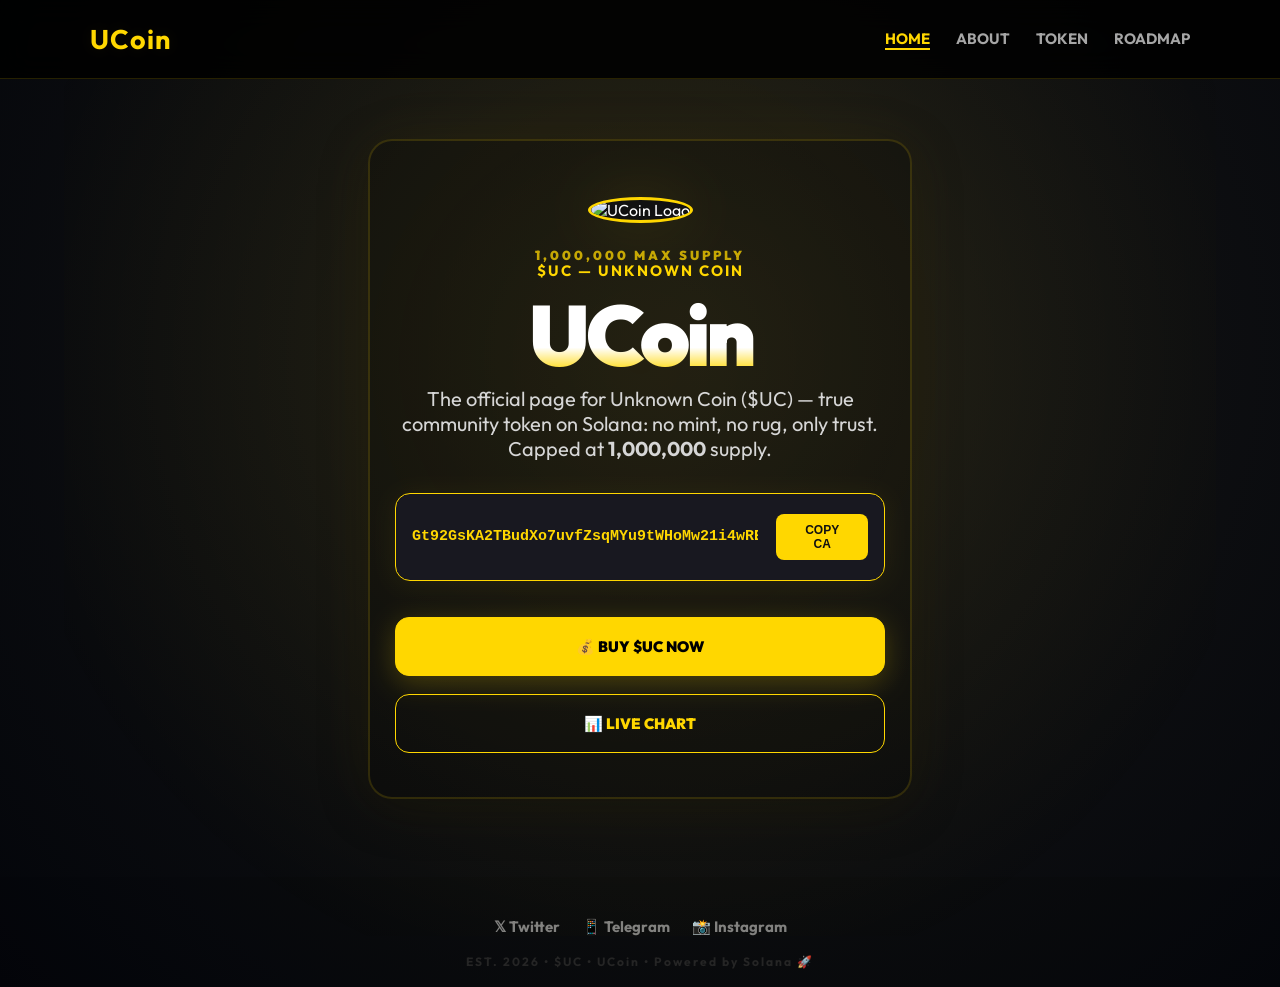
==== index.html @ 08d5c480 "Update index.html" ====
<!DOCTYPE html>
<html lang="en">
<head>
  <meta charset="UTF-8">
  <meta name="viewport" content="width=device-width, initial-scale=1.0">
  <title>UCoin | Unknown Coin ($UC) on Solana</title>
  <meta name="description" content="UCoin ($UC) - Unknown Coin | The true community Solana token. 1,000,000 max supply. No rug-pull, no hidden mint, only scarcity and trust.">
  <meta name="keywords" content="UCoin, Unknown Coin, UC, Solana, Community Token, Crypto, $UC, Token">
  <meta property="og:title" content="UCoin | Unknown Coin ($UC) on Solana">
  <meta property="og:description" content="UCoin ($UC): 1 million capped supply, pure Solana, pure community. Safe, fair-launch, no hidden tricks.">
  <meta property="og:image" content="https://uc-pearl.vercel.app/UCoin.png">
  <meta property="og:url" content="https://github.com/ribmgsm/UC">
  <meta name="twitter:card" content="summary_large_image">
  <meta name="twitter:title" content="UCoin | Unknown Coin ($UC) on Solana">
  <meta name="twitter:description" content="Join Unknown Coin - 1 million supply, fair community launch, built for Solana.">
  <meta name="twitter:image" content="https://uc-pearl.vercel.app/UCoin.png">
  <meta name="theme-color" content="#FFD700">
  <link rel="icon" type="image/png" href="https://uc-pearl.vercel.app/UCoin.png">
  <link href="https://fonts.googleapis.com/css2?family=Outfit:wght@400;700;900&display=swap" rel="stylesheet">
  <style>
    :root {
      --gold: #FFD700;
      --bg: #03050a;
      --card-bg: #181820;
      --text-main: #fff;
      --text-muted: #d6d6d6;
      --border: rgba(255, 215, 0, 0.15);
      --radius: 24px;
      --transition: 0.35s cubic-bezier(.59,-0.02,.57,1.38);
    }
    body {
      background: radial-gradient(circle at 55% 35%, #181818 0%, var(--bg) 100%);
      color: var(--text-main);
      font-family: 'Outfit', sans-serif;
      margin: 0;
      min-height: 100vh;
      display: flex; flex-direction: column;
    }
    nav {
      display: flex;
      justify-content: space-between;
      align-items: center;
      padding: 22px 7vw;
      background: rgba(0,0,0,0.87);
      backdrop-filter: blur(15px);
      border-bottom: 1.5px solid var(--border);
      position: sticky;
      top: 0;
      z-index: 20;
    }
    .nav-logo {
      font-size: 27px; font-weight: bold;
      color: var(--gold);
      text-decoration: none;
      letter-spacing: 1.2px;
      text-shadow: 0 0 15px rgba(255,215,0,0.07);
      transition: text-shadow var(--transition);
    }
    .nav-links {
      display: flex;
      gap: 26px;
    }
    .nav-links a {
      text-decoration: none;
      color: #a6a6a6;
      font-weight: 700;
      font-size: 15px;
      text-transform: uppercase;
      transition: var(--transition);
      border-bottom: 2px solid transparent;
    }
    .nav-links a:hover, .nav-links a.active {
      color: var(--gold);
      border-color: var(--gold);
    }

    .glow {
      position: fixed;
      top: 40%; left: 50%;
      transform: translate(-50%, -50%);
      width: 90vw; height: 90vw;
      background: radial-gradient(circle, rgba(255,215,0,0.09) 0%, transparent 80%);
      z-index: 0;
      pointer-events: none;
    }
    main {
      flex: 1;
      display: flex; flex-direction: column;
      align-items: center; justify-content: flex-start;
      min-height: 76vh;
      padding: 60px 10px 40px 10px;
      position: relative;
      z-index: 1;
    }
    .hero-card {
      max-width: 490px;
      background: rgba(0,0,0,0.18);
      border: 2.3px solid var(--border);
      border-radius: var(--radius);
      padding: 56px 25px 44px 25px;
      margin-bottom: 38px;
      text-align: center;
      box-shadow: 0 10px 50px 0 #0004, 0 1px 65px 0 #FFD70011;
      animation: fadeInUp 0.83s cubic-bezier(.33,.79,.7,.96);
    }
    @keyframes fadeInUp {
      from{opacity: 0; transform: translateY(35px);}
      to {opacity: 1; transform: translateY(0);}
    }
    .logo-img {
      width: 158px; height: 158px;
      border-radius: 50%;
      border: 3.2px solid var(--gold);
      box-shadow: 0 0 60px rgba(255,215,0,0.13);
      margin-bottom: 24px;
      background: #111;
      object-fit: cover;
      transition: border var(--transition), box-shadow var(--transition);
    }
    h1 {
      font-size: clamp(45px, 8vw, 85px);
      margin: 12px 0 13px 0;
      letter-spacing: -4px;
      background: linear-gradient(to bottom, #fff 66%, var(--gold));
      -webkit-background-clip: text;
      -webkit-text-fill-color: transparent;
      font-weight: 900;
      line-height: 0.88;
    }
    .ticker {
      color: var(--gold);
      font-weight: 700;
      font-size: 15px;
      margin-top: -6px; margin-bottom: 18px;
      letter-spacing: 2px;
      text-transform: uppercase;
    }
    .desc {
      color: var(--text-muted);
      font-size: 20px;
      margin: 9px 0 26px 0;
      letter-spacing: 0;
    }
    .supply-tag {
      color: var(--gold);
      font-weight: 900;
      font-size: 13px;
      letter-spacing: 3px;
      text-transform: uppercase;
      margin-bottom: 4px;
      opacity: 0.75;
    }
    .ca-container {
      background: var(--card-bg);
      border: 1.7px solid var(--gold);
      padding: 20px 16px;
      border-radius: 15px;
      margin: 32px auto 30px auto;
      max-width: 480px;
      display: flex;
      align-items: center;
      justify-content: space-between;
      gap: 18px;
      transition: border var(--transition), box-shadow var(--transition);
      box-shadow: 0 3px 27px 0 rgba(255,215,0,0.07);
    }
    .ca-text {
      color: var(--gold);
      font-family: monospace;
      font-size: 15px;
      font-weight: bold;
      overflow-x: auto;
    }
    .copy-btn {
      background: var(--gold);
      color: #111; border: none; outline: none;
      font-weight: 900; font-size: 12px;
      border-radius: 8px;
      padding: 9px 22px;
      cursor: pointer;
      text-transform: uppercase;
      transition: background var(--transition), color var(--transition);
    }
    .copy-btn:active { transform: scale(0.96);}
    .btn-row {
      display: flex; gap: 18px; justify-content: center; flex-wrap: wrap;
      width: 100%; max-width: 520px; margin: 36px auto 0 auto;
    }
    .btn {
      padding: 19px 29px;
      border-radius: 14px;
      text-decoration: none;
      font-weight: 900;
      font-size: 15px;
      transition: var(--transition);
      cursor: pointer;
      border: 1.4px solid rgba(255,255,255,0.10);
      flex: 1;
      min-width: 188px;
      text-align: center;
      outline: none;
      margin-bottom: 0;
      box-shadow: 0 0 0 0 transparent;
    }
    .btn-gold {
      background: var(--gold);
      color: #000;
      box-shadow: 0 7px 28px rgba(255,215,0,0.23);
      border: 1.4px solid var(--gold);
    }
    .btn-gold:hover {
      transform: translateY(-2px);
      box-shadow: 0 13px 35px rgba(255,215,0,0.23);
    }
    .btn-outline {
      background: transparent;
      color: var(--gold);
      border: 1.4px solid var(--gold);
    }
    .btn-outline:hover {
      background: rgba(255,215,0,0.09);
      color: #111;
    }
    .toast {
      position: fixed;
      bottom: 23px;
      left: 50%;
      transform: translateX(-50%);
      background: var(--gold);
      color: #111;
      font-size: 16px;
      padding: 14px 25px;
      border-radius: 8px;
      font-weight: 700;
      z-index: 2000;
      animation: fadeInUp 0.33s ease;
      box-shadow: 0 4px 20px 0 rgba(255,215,0,0.13);
    }
    footer {
      padding: 40px 0 18px;
      background: rgba(0,0,0,0.11);
      text-align: center;
    }
    .f-socials {
      margin-bottom: 18px;
      display: flex; gap: 22px;
      justify-content: center; flex-wrap: wrap;
    }
    .f-socials a {
      color: #818181;
      text-decoration: none;
      font-weight: 700;
      font-size: 15px;
      transition: color var(--transition);
    }
    .f-socials a:hover { color: var(--gold);}
    .copy-text {
      color: #252525;
      font-size: 12px;
      font-weight: 700;
      letter-spacing: 2px;
    }

    @media (max-width: 600px) {
      nav { padding: 14px 5vw;}
      .hero-card { padding: 35px 4vw 24px 4vw; }
      .logo-img { width: 99px; height: 99px;}
      h1 { font-size: 35px;}
      .ticker { font-size: 11px;}
      .desc { font-size: 15px;}
      .supply-tag { font-size: 10px;}
      .btn-row { flex-direction: column; gap: 13px;}
      .btn, .btn-gold, .btn-outline { padding: 13px 10px; min-width: 70px; font-size: 13px;}
      .ca-text { font-size: 12px;}
    }
  </style>
</head>
<body>
  <nav>
    <a href="index.html" class="nav-logo">UCoin</a>
    <div class="nav-links">
      <a href="index.html" class="active">Home</a>
      <a href="about.html">About</a>
      <a href="token.html">Token</a>
      <a href="roadmap.html">Roadmap</a>
    </div>
  </nav>
  <div class="glow"></div>
  <main>
    <div class="hero-card">
      <img src="https://uc-pearl.vercel.app/UCoin.png" alt="UCoin Logo" class="logo-img" />
      <div class="supply-tag">1,000,000 Max Supply</div>
      <div class="ticker">$UC &mdash; Unknown Coin</div>
      <h1>UCoin</h1>
      <div class="desc">
        The official page for Unknown Coin <span class="highlight">($UC)</span> — true community token on Solana: <span class="highlight">no mint, no rug, only trust</span>. Capped at <b>1,000,000</b> supply.
      </div>
      <div class="ca-container">
        <div class="ca-text" id="caValue">Gt92GsKA2TBudXo7uvfZsqMYu9tWHoMw21i4wRE2xszt</div>
        <button type="button" class="copy-btn" onclick="copyCA()" id="copyBtn">COPY CA</button>
      </div>
      <div class="btn-row">
        <a href="https://jup.ag/swap?sell=So11111111111111111111111111111111111111112&buy=Gt92GsKA2TBudXo7uvfZsqMYu9tWHoMw21i4wRE2xszt" class="btn btn-gold" target="_blank">💰 BUY $UC NOW</a>
        <a href="https://photon-sol.tinyastro.io/en/lp/6HPenRbShv4CjSmqqACAakDypYxbCtaf8UckZZ9dghtr" class="btn btn-outline" target="_blank">📊 LIVE CHART</a>
      </div>
    </div>
  </main>
  <footer>
    <div class="f-socials">
      <a href="https://x.com/UCoin_live" target="_blank">𝕏 Twitter</a>
      <a href="https://t.me/UCoin_live" target="_blank">📱 Telegram</a>
      <a href="https://www.instagram.com/UCoin_live" target="_blank">📸 Instagram</a>
      <!-- Aap extra link bhi add kar sakte hain -->
    </div>
    <div class="copy-text">
      EST. 2026 &bull; $UC &bull; UCoin &bull; Powered by Solana 🚀
    </div>
  </footer>
  <script>
    function copyCA() {
      const text = document.getElementById("caValue").innerText.trim();
      const btn = document.getElementById("copyBtn");
      navigator.clipboard.writeText(text).then(() => {
        btn.innerText = "✔ COPIED";
        showToast("Contract Address Copied!");
        setTimeout(() => {
          btn.innerText = "COPY CA";
        }, 1700);
      });
    }
    function showToast(msg) {
      const toast = document.createElement('div');
      toast.className = 'toast';
      toast.innerText = msg;
      document.body.appendChild(toast);
      setTimeout(()=>toast.remove(),1750);
    }
  </script>
</body>
</html>
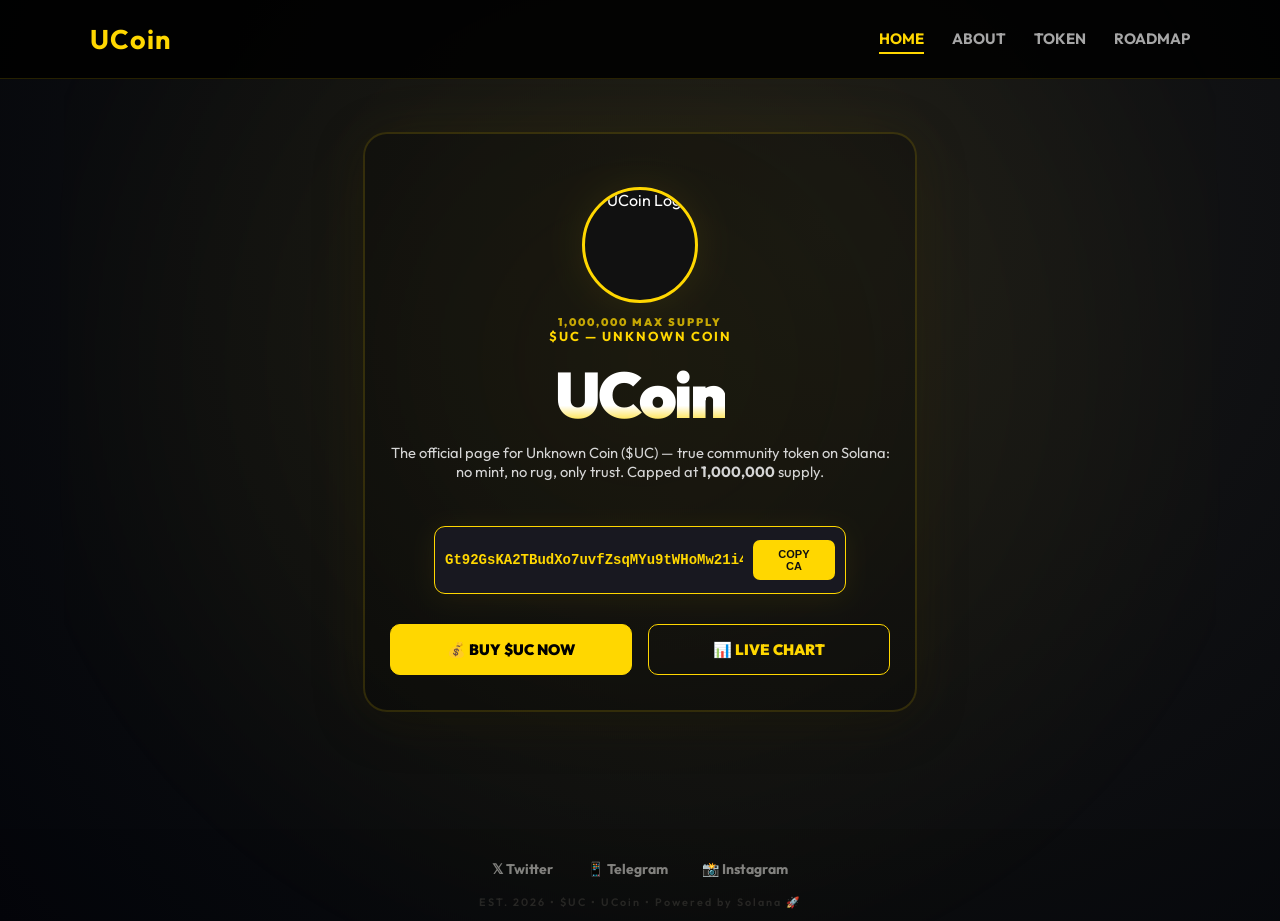
==== commit a5fc2ebc: "Update index.html" ====
--- a/index.html
+++ b/index.html
@@ -4,16 +4,13 @@
   <meta charset="UTF-8">
   <meta name="viewport" content="width=device-width, initial-scale=1.0">
   <title>UCoin | Unknown Coin ($UC) on Solana</title>
-  <meta name="description" content="UCoin ($UC) - Unknown Coin | The true community Solana token. 1,000,000 max supply. No rug-pull, no hidden mint, only scarcity and trust.">
-  <meta name="keywords" content="UCoin, Unknown Coin, UC, Solana, Community Token, Crypto, $UC, Token">
+  <meta name="description" content="UCoin ($UC) - Unknown Coin. True community Solana token. 1,000,000 max supply. No rug-pull, just scarcity & trust.">
+  <meta name="keywords" content="UCoin, Unknown Coin, UC, Solana, Community Token, Crypto, $UC">
   <meta property="og:title" content="UCoin | Unknown Coin ($UC) on Solana">
-  <meta property="og:description" content="UCoin ($UC): 1 million capped supply, pure Solana, pure community. Safe, fair-launch, no hidden tricks.">
+  <meta property="og:description" content="UCoin ($UC): 1M capped supply, pure Solana, true community, no hidden tricks.">
   <meta property="og:image" content="https://uc-pearl.vercel.app/UCoin.png">
   <meta property="og:url" content="https://github.com/ribmgsm/UC">
   <meta name="twitter:card" content="summary_large_image">
-  <meta name="twitter:title" content="UCoin | Unknown Coin ($UC) on Solana">
-  <meta name="twitter:description" content="Join Unknown Coin - 1 million supply, fair community launch, built for Solana.">
-  <meta name="twitter:image" content="https://uc-pearl.vercel.app/UCoin.png">
   <meta name="theme-color" content="#FFD700">
   <link rel="icon" type="image/png" href="https://uc-pearl.vercel.app/UCoin.png">
   <link href="https://fonts.googleapis.com/css2?family=Outfit:wght@400;700;900&display=swap" rel="stylesheet">
@@ -26,12 +23,13 @@
       --text-muted: #d6d6d6;
       --border: rgba(255, 215, 0, 0.15);
       --radius: 24px;
-      --transition: 0.35s cubic-bezier(.59,-0.02,.57,1.38);
-    }
+      --transition: .35s cubic-bezier(.59,-0.02,.57,1.38);
+    }
+    html { scroll-behavior: smooth;}
     body {
-      background: radial-gradient(circle at 55% 35%, #181818 0%, var(--bg) 100%);
+      background: radial-gradient(circle at 65% 24%, #181818 0%, var(--bg) 100%);
       color: var(--text-main);
-      font-family: 'Outfit', sans-serif;
+      font-family: 'Outfit',sans-serif;
       margin: 0;
       min-height: 100vh;
       display: flex; flex-direction: column;
@@ -42,236 +40,212 @@
       align-items: center;
       padding: 22px 7vw;
       background: rgba(0,0,0,0.87);
-      backdrop-filter: blur(15px);
       border-bottom: 1.5px solid var(--border);
-      position: sticky;
-      top: 0;
-      z-index: 20;
+      position: sticky;top: 0;z-index: 20;
     }
     .nav-logo {
-      font-size: 27px; font-weight: bold;
-      color: var(--gold);
-      text-decoration: none;
+      font-size: 27px;font-weight: bold;
+      color: var(--gold);text-decoration: none;
       letter-spacing: 1.2px;
-      text-shadow: 0 0 15px rgba(255,215,0,0.07);
-      transition: text-shadow var(--transition);
     }
     .nav-links {
-      display: flex;
-      gap: 26px;
+      display: flex; gap: 28px;
     }
     .nav-links a {
       text-decoration: none;
       color: #a6a6a6;
-      font-weight: 700;
-      font-size: 15px;
+      font-weight: 700;font-size: 15px;
       text-transform: uppercase;
       transition: var(--transition);
       border-bottom: 2px solid transparent;
+      padding: 4px 0;
     }
     .nav-links a:hover, .nav-links a.active {
       color: var(--gold);
       border-color: var(--gold);
     }
-
     .glow {
       position: fixed;
       top: 40%; left: 50%;
       transform: translate(-50%, -50%);
       width: 90vw; height: 90vw;
-      background: radial-gradient(circle, rgba(255,215,0,0.09) 0%, transparent 80%);
-      z-index: 0;
-      pointer-events: none;
+      background: radial-gradient(circle, rgba(255,215,0,0.07) 0%, transparent 80%);
+      z-index: 0; pointer-events: none;
+      filter: blur(6px);
     }
     main {
-      flex: 1;
-      display: flex; flex-direction: column;
+      flex: 1; display: flex; flex-direction: column;
       align-items: center; justify-content: flex-start;
       min-height: 76vh;
-      padding: 60px 10px 40px 10px;
-      position: relative;
-      z-index: 1;
+      padding: 38px 10px 28px 10px;
+      position: relative; z-index: 1;
     }
     .hero-card {
-      max-width: 490px;
-      background: rgba(0,0,0,0.18);
+      max-width: 500px;
+      background: rgba(0,0,0,0.22);
       border: 2.3px solid var(--border);
       border-radius: var(--radius);
-      padding: 56px 25px 44px 25px;
+      padding: 40px 17px 30px 17px;
       margin-bottom: 38px;
+      margin-top: 15px;
       text-align: center;
       box-shadow: 0 10px 50px 0 #0004, 0 1px 65px 0 #FFD70011;
       animation: fadeInUp 0.83s cubic-bezier(.33,.79,.7,.96);
+      display: flex; flex-direction: column; align-items: center;
     }
     @keyframes fadeInUp {
       from{opacity: 0; transform: translateY(35px);}
       to {opacity: 1; transform: translateY(0);}
     }
     .logo-img {
-      width: 158px; height: 158px;
-      border-radius: 50%;
-      border: 3.2px solid var(--gold);
-      box-shadow: 0 0 60px rgba(255,215,0,0.13);
-      margin-bottom: 24px;
-      background: #111;
-      object-fit: cover;
+      width: 110px; height: 110px;
+      border-radius: 50%; border: 3.2px solid var(--gold);
+      box-shadow: 0 0 40px rgba(255,215,0,0.09);
+      margin-bottom: 12px;
+      background: #111; object-fit: cover;
       transition: border var(--transition), box-shadow var(--transition);
     }
     h1 {
-      font-size: clamp(45px, 8vw, 85px);
-      margin: 12px 0 13px 0;
-      letter-spacing: -4px;
+      font-size: clamp(32px,10vw,64px);
+      margin: 8px 0 7px 0; letter-spacing: -2.5px;
       background: linear-gradient(to bottom, #fff 66%, var(--gold));
-      -webkit-background-clip: text;
-      -webkit-text-fill-color: transparent;
-      font-weight: 900;
-      line-height: 0.88;
+      -webkit-background-clip: text; -webkit-text-fill-color: transparent;
+      font-weight: 900; line-height: 0.98;
     }
     .ticker {
-      color: var(--gold);
-      font-weight: 700;
-      font-size: 15px;
-      margin-top: -6px; margin-bottom: 18px;
-      letter-spacing: 2px;
+      color: var(--gold); font-weight: 700; font-size: 13px;
+      margin-top: -4px;margin-bottom: 12px; letter-spacing: 2px;
       text-transform: uppercase;
     }
     .desc {
       color: var(--text-muted);
-      font-size: 20px;
-      margin: 9px 0 26px 0;
+      font-size: 14.7px;
+      margin: 9px 0 20px 0;
       letter-spacing: 0;
     }
     .supply-tag {
-      color: var(--gold);
-      font-weight: 900;
-      font-size: 13px;
-      letter-spacing: 3px;
-      text-transform: uppercase;
-      margin-bottom: 4px;
+      color: var(--gold); font-weight: 900;
+      font-size: 11px; letter-spacing: 2px;
+      text-transform: uppercase; margin-bottom: 3px;
       opacity: 0.75;
     }
     .ca-container {
       background: var(--card-bg);
       border: 1.7px solid var(--gold);
-      padding: 20px 16px;
-      border-radius: 15px;
-      margin: 32px auto 30px auto;
-      max-width: 480px;
+      padding: 13px 10px;
+      border-radius: 11px;
+      margin: 25px 0 12px 0;
+      width: 100%;
+      max-width: 390px;
       display: flex;
       align-items: center;
-      justify-content: space-between;
-      gap: 18px;
+      gap: 10px;
       transition: border var(--transition), box-shadow var(--transition);
       box-shadow: 0 3px 27px 0 rgba(255,215,0,0.07);
+      overflow-x: auto;
     }
     .ca-text {
       color: var(--gold);
       font-family: monospace;
-      font-size: 15px;
+      font-size: 12px;
       font-weight: bold;
+      white-space: nowrap;
       overflow-x: auto;
+      max-width: 70vw;
     }
     .copy-btn {
       background: var(--gold);
-      color: #111; border: none; outline: none;
-      font-weight: 900; font-size: 12px;
-      border-radius: 8px;
-      padding: 9px 22px;
+      color: #111; border: none;
+      font-weight: 900;font-size: 10px;
+      border-radius: 7px;
+      padding: 7px 18px;
       cursor: pointer;
       text-transform: uppercase;
       transition: background var(--transition), color var(--transition);
+      outline: none;
     }
     .copy-btn:active { transform: scale(0.96);}
     .btn-row {
-      display: flex; gap: 18px; justify-content: center; flex-wrap: wrap;
-      width: 100%; max-width: 520px; margin: 36px auto 0 auto;
+      width: 100%;
+      display: flex; flex-direction: column; gap: 12px; margin-top: 18px;
+      align-items: center; justify-content: center;
     }
     .btn {
-      padding: 19px 29px;
-      border-radius: 14px;
+      padding: 15px 11px;
+      border-radius: 10px;
       text-decoration: none;
-      font-weight: 900;
-      font-size: 15px;
+      font-weight: 900;font-size: 14px;
       transition: var(--transition);
       cursor: pointer;
-      border: 1.4px solid rgba(255,255,255,0.10);
-      flex: 1;
-      min-width: 188px;
-      text-align: center;
-      outline: none;
-      margin-bottom: 0;
-      box-shadow: 0 0 0 0 transparent;
+      border: 1px solid rgba(255,255,255,0.09);
+      width: 100%; min-width: 0;
+      text-align: center; outline: none;
+      margin-bottom: 0; box-shadow: none;
+      display: flex; align-items: center; justify-content: center;
+      gap: 8px;
     }
     .btn-gold {
       background: var(--gold);
       color: #000;
-      box-shadow: 0 7px 28px rgba(255,215,0,0.23);
-      border: 1.4px solid var(--gold);
-    }
-    .btn-gold:hover {
-      transform: translateY(-2px);
-      box-shadow: 0 13px 35px rgba(255,215,0,0.23);
+      border-color: var(--gold);
     }
     .btn-outline {
       background: transparent;
       color: var(--gold);
-      border: 1.4px solid var(--gold);
-    }
-    .btn-outline:hover {
-      background: rgba(255,215,0,0.09);
-      color: #111;
+      border-color: var(--gold);
+    }
+    .btn-gold:hover,.btn-outline:hover {
+      filter: brightness(1.07); box-shadow: 0 3px 10px rgba(255,215,0,0.15);
     }
     .toast {
-      position: fixed;
-      bottom: 23px;
-      left: 50%;
-      transform: translateX(-50%);
-      background: var(--gold);
-      color: #111;
-      font-size: 16px;
-      padding: 14px 25px;
-      border-radius: 8px;
-      font-weight: 700;
+      position: fixed; bottom: 18px;
+      left: 50%; transform: translateX(-50%);
+      background: var(--gold); color: #111;
+      font-size: 14px; padding: 10px 18px;
+      border-radius: 8px; font-weight: 700;
       z-index: 2000;
       animation: fadeInUp 0.33s ease;
-      box-shadow: 0 4px 20px 0 rgba(255,215,0,0.13);
+      box-shadow: 0 3px 20px 0 rgba(255,215,0,0.13);
     }
     footer {
-      padding: 40px 0 18px;
-      background: rgba(0,0,0,0.11);
+      padding: 24px 0 12px;
+      background: rgba(0,0,0,0.10);
       text-align: center;
     }
     .f-socials {
-      margin-bottom: 18px;
-      display: flex; gap: 22px;
-      justify-content: center; flex-wrap: wrap;
+      margin-bottom: 10px;
+      display: flex;gap: 18px;justify-content: center;flex-wrap: wrap;
     }
     .f-socials a {
       color: #818181;
       text-decoration: none;
-      font-weight: 700;
-      font-size: 15px;
+      font-weight: 700;font-size: 14px;
       transition: color var(--transition);
-    }
-    .f-socials a:hover { color: var(--gold);}
+      padding: 7px 8px; border-radius: 6px;
+    }
+    .f-socials a:hover {color: var(--gold);background: #1d1d21;}
     .copy-text {
       color: #252525;
-      font-size: 12px;
-      font-weight: 700;
+      font-size: 10.8px;
+      font-weight: 600;
       letter-spacing: 2px;
     }
-
-    @media (max-width: 600px) {
-      nav { padding: 14px 5vw;}
-      .hero-card { padding: 35px 4vw 24px 4vw; }
-      .logo-img { width: 99px; height: 99px;}
-      h1 { font-size: 35px;}
-      .ticker { font-size: 11px;}
-      .desc { font-size: 15px;}
-      .supply-tag { font-size: 10px;}
-      .btn-row { flex-direction: column; gap: 13px;}
-      .btn, .btn-gold, .btn-outline { padding: 13px 10px; min-width: 70px; font-size: 13px;}
-      .ca-text { font-size: 12px;}
+    @media (min-width: 600px) {
+      .hero-card { padding: 53px 25px 35px 25px;}
+      .btn-row {flex-direction: row; gap: 16px;}
+      .btn {font-size: 15px;padding: 15px 26px;}
+      .ca-text { font-size: 14px;max-width: 310px;}
+      .copy-btn {padding: 8px 21px; font-size: 11px;}
+      .footer {padding: 38px 0 16px;}
+    }
+    @media (max-width: 420px) {
+      .nav-logo {font-size: 19px;}
+      nav {padding: 12px 4vw;}
+      .logo-img {width: 70px;height: 70px;}
+      h1 {font-size: 23px;}
+      .btn {font-size: 11.5px;padding: 11px 4px;}
+      .f-socials {gap: 6px;}
+      .ca-text {font-size: 9px;max-width: 120px;}
     }
   </style>
 </head>
@@ -310,7 +284,6 @@
       <a href="https://x.com/UCoin_live" target="_blank">𝕏 Twitter</a>
       <a href="https://t.me/UCoin_live" target="_blank">📱 Telegram</a>
       <a href="https://www.instagram.com/UCoin_live" target="_blank">📸 Instagram</a>
-      <!-- Aap extra link bhi add kar sakte hain -->
     </div>
     <div class="copy-text">
       EST. 2026 &bull; $UC &bull; UCoin &bull; Powered by Solana 🚀
@@ -323,9 +296,7 @@
       navigator.clipboard.writeText(text).then(() => {
         btn.innerText = "✔ COPIED";
         showToast("Contract Address Copied!");
-        setTimeout(() => {
-          btn.innerText = "COPY CA";
-        }, 1700);
+        setTimeout(() => { btn.innerText = "COPY CA"; }, 1700);
       });
     }
     function showToast(msg) {
@@ -333,7 +304,7 @@
       toast.className = 'toast';
       toast.innerText = msg;
       document.body.appendChild(toast);
-      setTimeout(()=>toast.remove(),1750);
+      setTimeout(()=>toast.remove(),1400);
     }
   </script>
 </body>
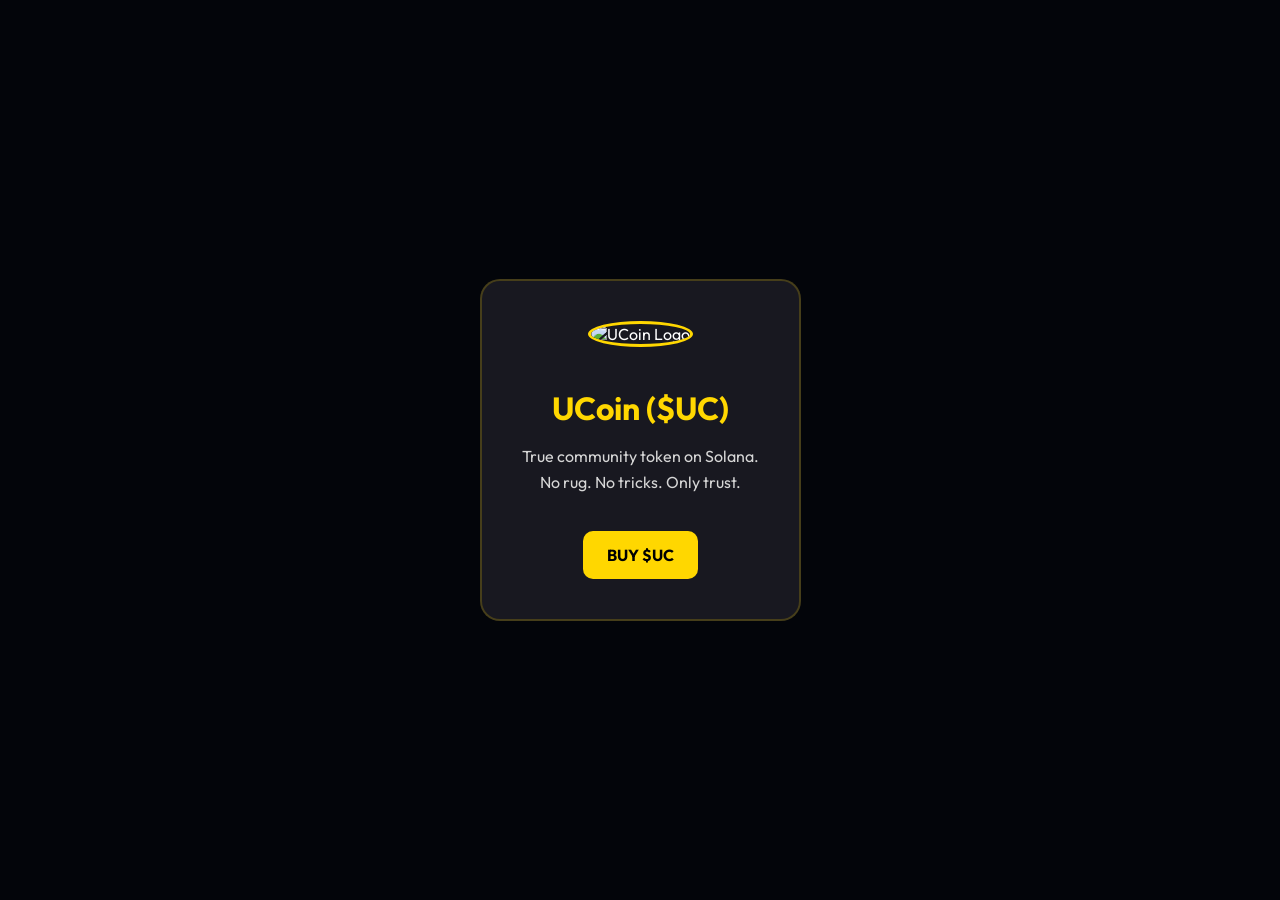
==== commit ffecefa1: "index.html" ====
--- a/index.html
+++ b/index.html
@@ -3,309 +3,116 @@
 <head>
   <meta charset="UTF-8">
   <meta name="viewport" content="width=device-width, initial-scale=1.0">
+
+  <!-- CACHE FIX -->
+  <meta http-equiv="Cache-Control" content="no-cache, no-store, must-revalidate">
+  <meta http-equiv="Pragma" content="no-cache">
+  <meta http-equiv="Expires" content="0">
+
   <title>UCoin | Unknown Coin ($UC) on Solana</title>
+
   <meta name="description" content="UCoin ($UC) - Unknown Coin. True community Solana token. 1,000,000 max supply. No rug-pull, just scarcity & trust.">
+
   <meta name="keywords" content="UCoin, Unknown Coin, UC, Solana, Community Token, Crypto, $UC">
+
   <meta property="og:title" content="UCoin | Unknown Coin ($UC) on Solana">
+
   <meta property="og:description" content="UCoin ($UC): 1M capped supply, pure Solana, true community, no hidden tricks.">
-  <meta property="og:image" content="https://uc-pearl.vercel.app/UCoin.png">
+
+  <!-- VERSIONED IMAGE -->
+  <meta property="og:image" content="https://uc-pearl.vercel.app/UCoin.png?v=2">
+
   <meta property="og:url" content="https://github.com/ribmgsm/UC">
+
   <meta name="twitter:card" content="summary_large_image">
+
   <meta name="theme-color" content="#FFD700">
-  <link rel="icon" type="image/png" href="https://uc-pearl.vercel.app/UCoin.png">
+
+  <!-- VERSIONED FAVICON -->
+  <link rel="icon" type="image/png" href="https://uc-pearl.vercel.app/UCoin.png?v=2">
+
   <link href="https://fonts.googleapis.com/css2?family=Outfit:wght@400;700;900&display=swap" rel="stylesheet">
+
   <style>
-    :root {
-      --gold: #FFD700;
-      --bg: #03050a;
-      --card-bg: #181820;
-      --text-main: #fff;
-      --text-muted: #d6d6d6;
-      --border: rgba(255, 215, 0, 0.15);
-      --radius: 24px;
-      --transition: .35s cubic-bezier(.59,-0.02,.57,1.38);
+    body{
+      background:#03050a;
+      color:white;
+      font-family:'Outfit',sans-serif;
+      display:flex;
+      justify-content:center;
+      align-items:center;
+      min-height:100vh;
+      margin:0;
     }
-    html { scroll-behavior: smooth;}
-    body {
-      background: radial-gradient(circle at 65% 24%, #181818 0%, var(--bg) 100%);
-      color: var(--text-main);
-      font-family: 'Outfit',sans-serif;
-      margin: 0;
-      min-height: 100vh;
-      display: flex; flex-direction: column;
+
+    .card{
+      background:#181820;
+      padding:40px;
+      border-radius:20px;
+      border:2px solid #FFD70033;
+      text-align:center;
+      max-width:420px;
     }
-    nav {
-      display: flex;
-      justify-content: space-between;
-      align-items: center;
-      padding: 22px 7vw;
-      background: rgba(0,0,0,0.87);
-      border-bottom: 1.5px solid var(--border);
-      position: sticky;top: 0;z-index: 20;
+
+    .logo-img{
+      width:120px;
+      height:120px;
+      border-radius:50%;
+      border:3px solid #FFD700;
+      object-fit:cover;
+      margin-bottom:20px;
     }
-    .nav-logo {
-      font-size: 27px;font-weight: bold;
-      color: var(--gold);text-decoration: none;
-      letter-spacing: 1.2px;
+
+    h1{
+      color:#FFD700;
+      margin-bottom:10px;
     }
-    .nav-links {
-      display: flex; gap: 28px;
+
+    p{
+      color:#d6d6d6;
+      line-height:1.6;
     }
-    .nav-links a {
-      text-decoration: none;
-      color: #a6a6a6;
-      font-weight: 700;font-size: 15px;
-      text-transform: uppercase;
-      transition: var(--transition);
-      border-bottom: 2px solid transparent;
-      padding: 4px 0;
-    }
-    .nav-links a:hover, .nav-links a.active {
-      color: var(--gold);
-      border-color: var(--gold);
-    }
-    .glow {
-      position: fixed;
-      top: 40%; left: 50%;
-      transform: translate(-50%, -50%);
-      width: 90vw; height: 90vw;
-      background: radial-gradient(circle, rgba(255,215,0,0.07) 0%, transparent 80%);
-      z-index: 0; pointer-events: none;
-      filter: blur(6px);
-    }
-    main {
-      flex: 1; display: flex; flex-direction: column;
-      align-items: center; justify-content: flex-start;
-      min-height: 76vh;
-      padding: 38px 10px 28px 10px;
-      position: relative; z-index: 1;
-    }
-    .hero-card {
-      max-width: 500px;
-      background: rgba(0,0,0,0.22);
-      border: 2.3px solid var(--border);
-      border-radius: var(--radius);
-      padding: 40px 17px 30px 17px;
-      margin-bottom: 38px;
-      margin-top: 15px;
-      text-align: center;
-      box-shadow: 0 10px 50px 0 #0004, 0 1px 65px 0 #FFD70011;
-      animation: fadeInUp 0.83s cubic-bezier(.33,.79,.7,.96);
-      display: flex; flex-direction: column; align-items: center;
-    }
-    @keyframes fadeInUp {
-      from{opacity: 0; transform: translateY(35px);}
-      to {opacity: 1; transform: translateY(0);}
-    }
-    .logo-img {
-      width: 110px; height: 110px;
-      border-radius: 50%; border: 3.2px solid var(--gold);
-      box-shadow: 0 0 40px rgba(255,215,0,0.09);
-      margin-bottom: 12px;
-      background: #111; object-fit: cover;
-      transition: border var(--transition), box-shadow var(--transition);
-    }
-    h1 {
-      font-size: clamp(32px,10vw,64px);
-      margin: 8px 0 7px 0; letter-spacing: -2.5px;
-      background: linear-gradient(to bottom, #fff 66%, var(--gold));
-      -webkit-background-clip: text; -webkit-text-fill-color: transparent;
-      font-weight: 900; line-height: 0.98;
-    }
-    .ticker {
-      color: var(--gold); font-weight: 700; font-size: 13px;
-      margin-top: -4px;margin-bottom: 12px; letter-spacing: 2px;
-      text-transform: uppercase;
-    }
-    .desc {
-      color: var(--text-muted);
-      font-size: 14.7px;
-      margin: 9px 0 20px 0;
-      letter-spacing: 0;
-    }
-    .supply-tag {
-      color: var(--gold); font-weight: 900;
-      font-size: 11px; letter-spacing: 2px;
-      text-transform: uppercase; margin-bottom: 3px;
-      opacity: 0.75;
-    }
-    .ca-container {
-      background: var(--card-bg);
-      border: 1.7px solid var(--gold);
-      padding: 13px 10px;
-      border-radius: 11px;
-      margin: 25px 0 12px 0;
-      width: 100%;
-      max-width: 390px;
-      display: flex;
-      align-items: center;
-      gap: 10px;
-      transition: border var(--transition), box-shadow var(--transition);
-      box-shadow: 0 3px 27px 0 rgba(255,215,0,0.07);
-      overflow-x: auto;
-    }
-    .ca-text {
-      color: var(--gold);
-      font-family: monospace;
-      font-size: 12px;
-      font-weight: bold;
-      white-space: nowrap;
-      overflow-x: auto;
-      max-width: 70vw;
-    }
-    .copy-btn {
-      background: var(--gold);
-      color: #111; border: none;
-      font-weight: 900;font-size: 10px;
-      border-radius: 7px;
-      padding: 7px 18px;
-      cursor: pointer;
-      text-transform: uppercase;
-      transition: background var(--transition), color var(--transition);
-      outline: none;
-    }
-    .copy-btn:active { transform: scale(0.96);}
-    .btn-row {
-      width: 100%;
-      display: flex; flex-direction: column; gap: 12px; margin-top: 18px;
-      align-items: center; justify-content: center;
-    }
-    .btn {
-      padding: 15px 11px;
-      border-radius: 10px;
-      text-decoration: none;
-      font-weight: 900;font-size: 14px;
-      transition: var(--transition);
-      cursor: pointer;
-      border: 1px solid rgba(255,255,255,0.09);
-      width: 100%; min-width: 0;
-      text-align: center; outline: none;
-      margin-bottom: 0; box-shadow: none;
-      display: flex; align-items: center; justify-content: center;
-      gap: 8px;
-    }
-    .btn-gold {
-      background: var(--gold);
-      color: #000;
-      border-color: var(--gold);
-    }
-    .btn-outline {
-      background: transparent;
-      color: var(--gold);
-      border-color: var(--gold);
-    }
-    .btn-gold:hover,.btn-outline:hover {
-      filter: brightness(1.07); box-shadow: 0 3px 10px rgba(255,215,0,0.15);
-    }
-    .toast {
-      position: fixed; bottom: 18px;
-      left: 50%; transform: translateX(-50%);
-      background: var(--gold); color: #111;
-      font-size: 14px; padding: 10px 18px;
-      border-radius: 8px; font-weight: 700;
-      z-index: 2000;
-      animation: fadeInUp 0.33s ease;
-      box-shadow: 0 3px 20px 0 rgba(255,215,0,0.13);
-    }
-    footer {
-      padding: 24px 0 12px;
-      background: rgba(0,0,0,0.10);
-      text-align: center;
-    }
-    .f-socials {
-      margin-bottom: 10px;
-      display: flex;gap: 18px;justify-content: center;flex-wrap: wrap;
-    }
-    .f-socials a {
-      color: #818181;
-      text-decoration: none;
-      font-weight: 700;font-size: 14px;
-      transition: color var(--transition);
-      padding: 7px 8px; border-radius: 6px;
-    }
-    .f-socials a:hover {color: var(--gold);background: #1d1d21;}
-    .copy-text {
-      color: #252525;
-      font-size: 10.8px;
-      font-weight: 600;
-      letter-spacing: 2px;
-    }
-    @media (min-width: 600px) {
-      .hero-card { padding: 53px 25px 35px 25px;}
-      .btn-row {flex-direction: row; gap: 16px;}
-      .btn {font-size: 15px;padding: 15px 26px;}
-      .ca-text { font-size: 14px;max-width: 310px;}
-      .copy-btn {padding: 8px 21px; font-size: 11px;}
-      .footer {padding: 38px 0 16px;}
-    }
-    @media (max-width: 420px) {
-      .nav-logo {font-size: 19px;}
-      nav {padding: 12px 4vw;}
-      .logo-img {width: 70px;height: 70px;}
-      h1 {font-size: 23px;}
-      .btn {font-size: 11.5px;padding: 11px 4px;}
-      .f-socials {gap: 6px;}
-      .ca-text {font-size: 9px;max-width: 120px;}
+
+    .btn{
+      display:inline-block;
+      margin-top:20px;
+      padding:14px 24px;
+      background:#FFD700;
+      color:black;
+      text-decoration:none;
+      border-radius:10px;
+      font-weight:700;
     }
   </style>
 </head>
+
 <body>
-  <nav>
-    <a href="index.html" class="nav-logo">UCoin</a>
-    <div class="nav-links">
-      <a href="index.html" class="active">Home</a>
-      <a href="about.html">About</a>
-      <a href="token.html">Token</a>
-      <a href="roadmap.html">Roadmap</a>
-    </div>
-  </nav>
-  <div class="glow"></div>
-  <main>
-    <div class="hero-card">
-      <img src="https://uc-pearl.vercel.app/UCoin.png" alt="UCoin Logo" class="logo-img" />
-      <div class="supply-tag">1,000,000 Max Supply</div>
-      <div class="ticker">$UC &mdash; Unknown Coin</div>
-      <h1>UCoin</h1>
-      <div class="desc">
-        The official page for Unknown Coin <span class="highlight">($UC)</span> — true community token on Solana: <span class="highlight">no mint, no rug, only trust</span>. Capped at <b>1,000,000</b> supply.
-      </div>
-      <div class="ca-container">
-        <div class="ca-text" id="caValue">Gt92GsKA2TBudXo7uvfZsqMYu9tWHoMw21i4wRE2xszt</div>
-        <button type="button" class="copy-btn" onclick="copyCA()" id="copyBtn">COPY CA</button>
-      </div>
-      <div class="btn-row">
-        <a href="https://jup.ag/swap?sell=So11111111111111111111111111111111111111112&buy=Gt92GsKA2TBudXo7uvfZsqMYu9tWHoMw21i4wRE2xszt" class="btn btn-gold" target="_blank">💰 BUY $UC NOW</a>
-        <a href="https://photon-sol.tinyastro.io/en/lp/6HPenRbShv4CjSmqqACAakDypYxbCtaf8UckZZ9dghtr" class="btn btn-outline" target="_blank">📊 LIVE CHART</a>
-      </div>
-    </div>
-  </main>
-  <footer>
-    <div class="f-socials">
-      <a href="https://x.com/UCoin_live" target="_blank">𝕏 Twitter</a>
-      <a href="https://t.me/UCoin_live" target="_blank">📱 Telegram</a>
-      <a href="https://www.instagram.com/UCoin_live" target="_blank">📸 Instagram</a>
-    </div>
-    <div class="copy-text">
-      EST. 2026 &bull; $UC &bull; UCoin &bull; Powered by Solana 🚀
-    </div>
-  </footer>
-  <script>
-    function copyCA() {
-      const text = document.getElementById("caValue").innerText.trim();
-      const btn = document.getElementById("copyBtn");
-      navigator.clipboard.writeText(text).then(() => {
-        btn.innerText = "✔ COPIED";
-        showToast("Contract Address Copied!");
-        setTimeout(() => { btn.innerText = "COPY CA"; }, 1700);
-      });
-    }
-    function showToast(msg) {
-      const toast = document.createElement('div');
-      toast.className = 'toast';
-      toast.innerText = msg;
-      document.body.appendChild(toast);
-      setTimeout(()=>toast.remove(),1400);
-    }
-  </script>
+
+  <div class="card">
+
+    <!-- VERSIONED IMAGE -->
+    <img 
+      src="https://uc-pearl.vercel.app/UCoin.png?v=2"
+      alt="UCoin Logo"
+      class="logo-img"
+    >
+
+    <h1>UCoin ($UC)</h1>
+
+    <p>
+      True community token on Solana.<br>
+      No rug. No tricks. Only trust.
+    </p>
+
+    <a 
+      href="https://jup.ag/swap?sell=So11111111111111111111111111111111111111112&buy=Gt92GsKA2TBudXo7uvfZsqMYu9tWHoMw21i4wRE2xszt"
+      target="_blank"
+      class="btn"
+    >
+      BUY $UC
+    </a>
+
+  </div>
+
 </body>
 </html>
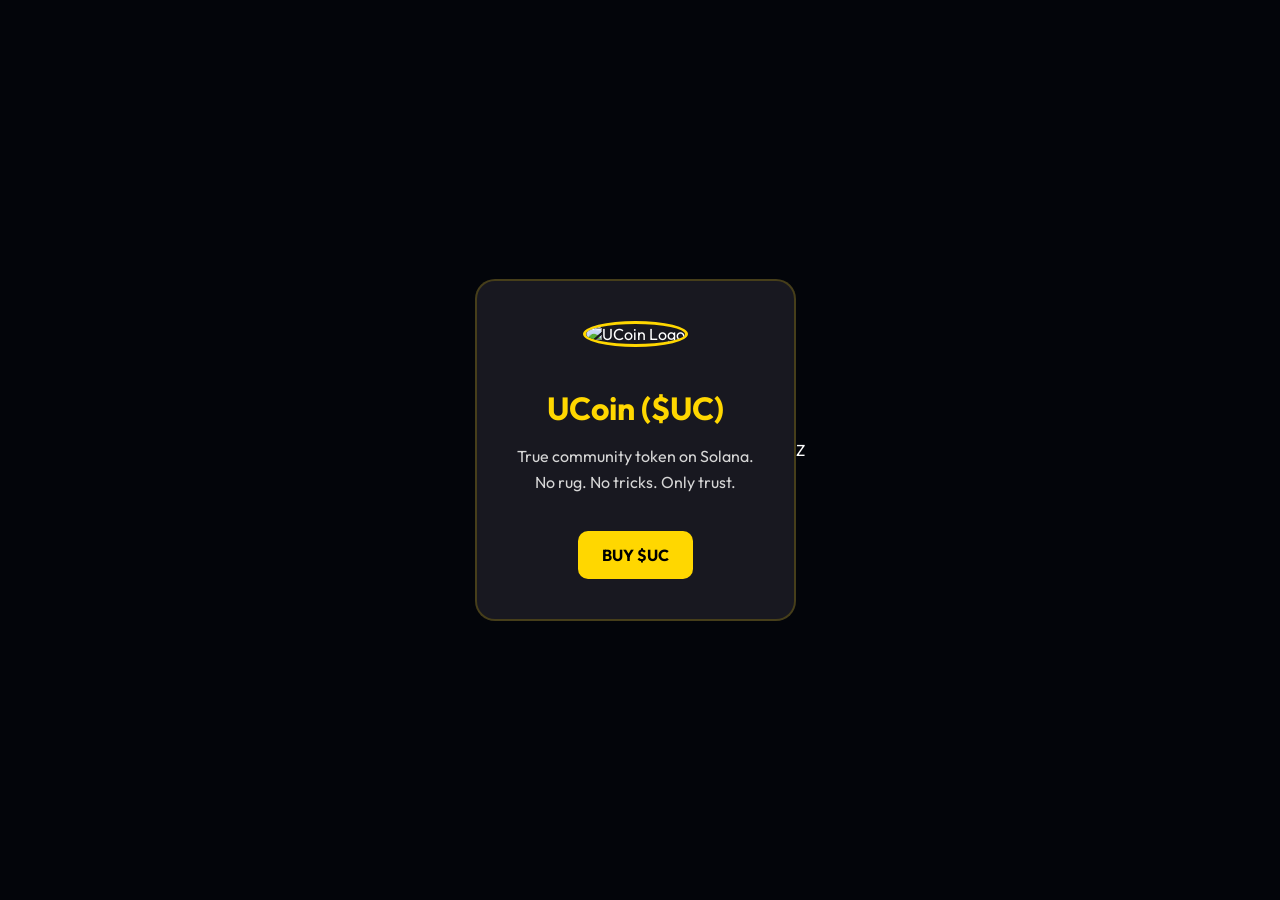
==== commit e6fdf4af: "index.html" ====
--- a/index.html
+++ b/index.html
@@ -115,4 +115,4 @@
   </div>
 
 </body>
-</html>+</html>Z
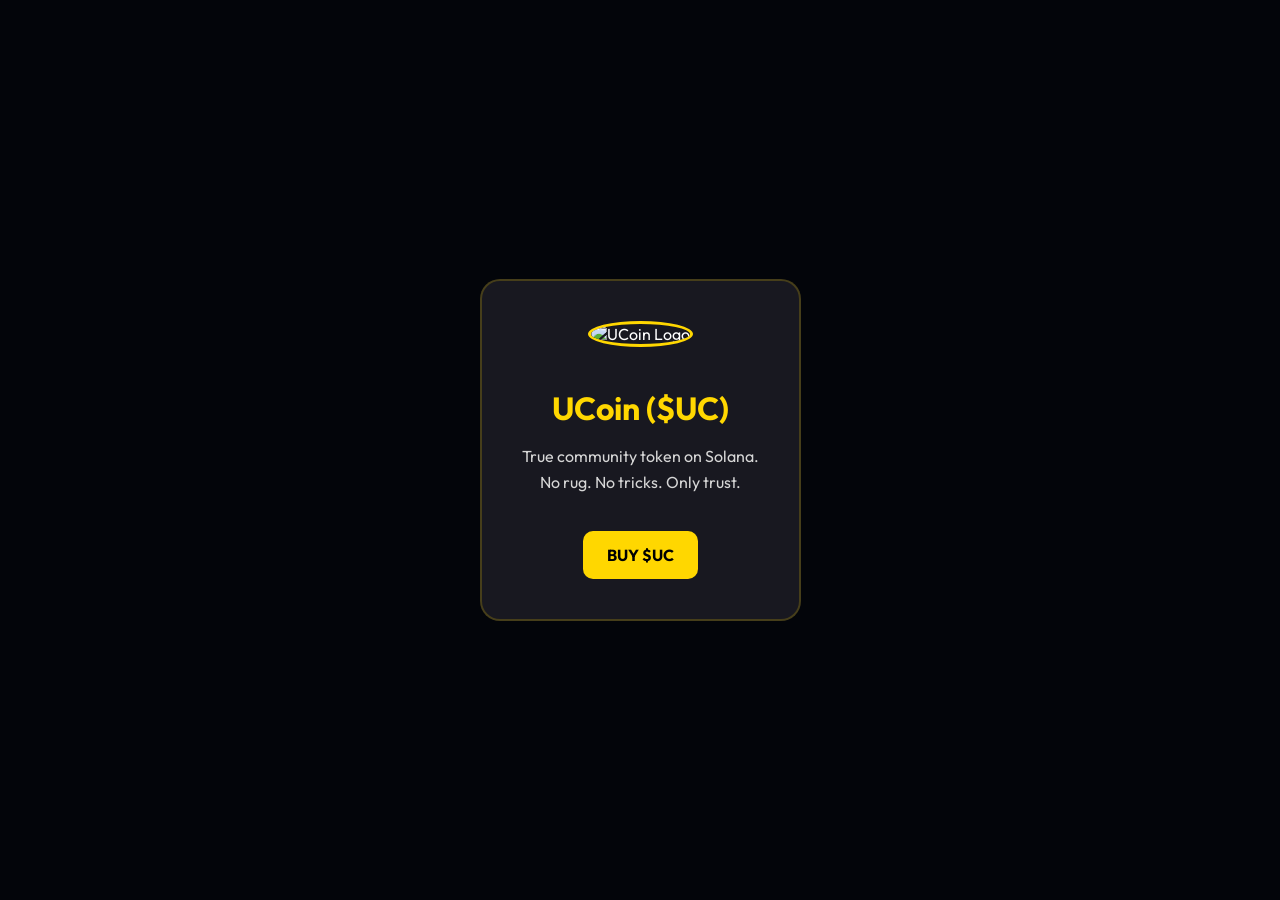
==== commit 99a9155b: "index.html" ====
--- a/index.html
+++ b/index.html
@@ -115,4 +115,4 @@
   </div>
 
 </body>
-</html>Z+</html>
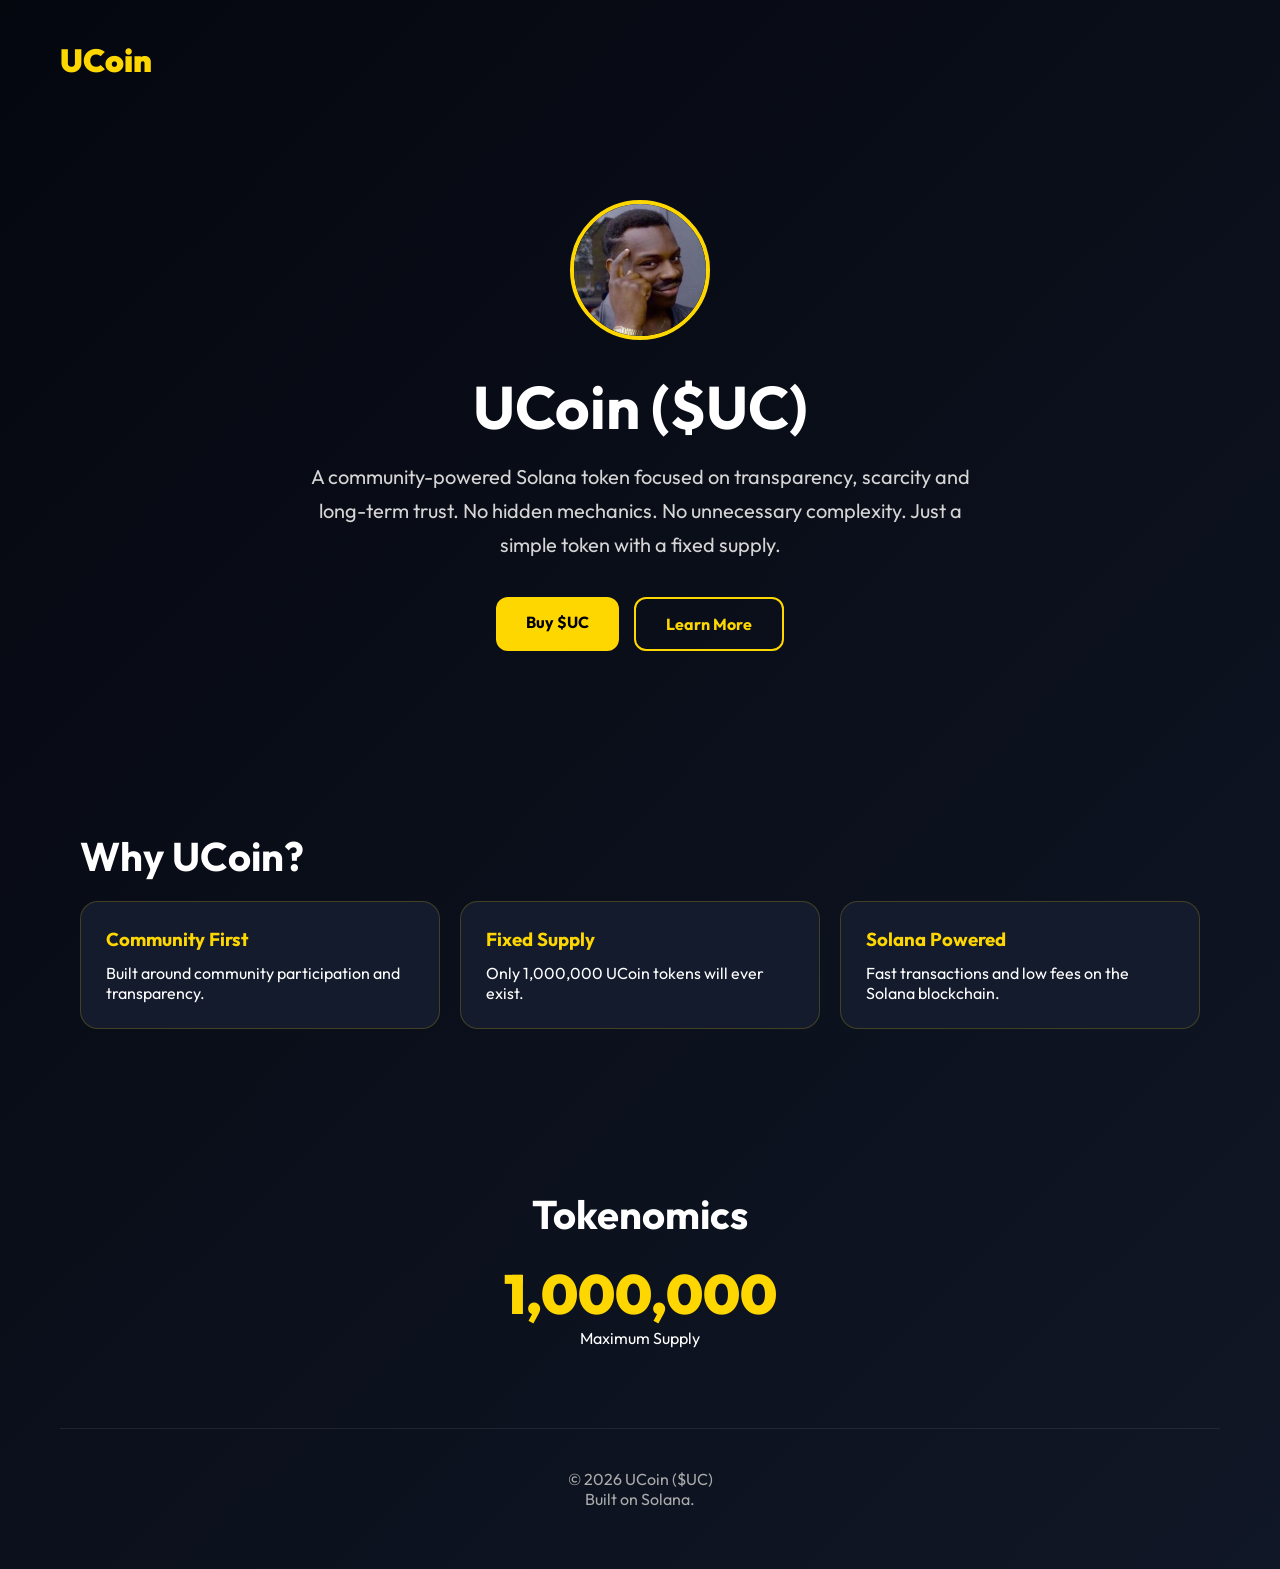
==== commit 51d32925: "index.html" ====
--- a/index.html
+++ b/index.html
@@ -1,118 +1,161 @@
-<!DOCTYPE html>
-<html lang="en">
+<!DOCTYPE html><html lang="en">
 <head>
-  <meta charset="UTF-8">
-  <meta name="viewport" content="width=device-width, initial-scale=1.0">
+<meta charset="UTF-8">
+<meta name="viewport" content="width=device-width, initial-scale=1.0"><title>UCoin ($UC) | Community Powered Solana Token</title><meta name="description" content="UCoin ($UC) is a community-powered token on Solana with a fixed supply of 1,000,000 tokens. Built on transparency, simplicity and trust."><meta name="theme-color" content="#FFD700"><link href="https://fonts.googleapis.com/css2?family=Outfit:wght@300;400;600;700;900&display=swap" rel="stylesheet"><style>
+*{
+margin:0;
+padding:0;
+box-sizing:border-box;
+font-family:'Outfit',sans-serif;
+}
 
-  <!-- CACHE FIX -->
-  <meta http-equiv="Cache-Control" content="no-cache, no-store, must-revalidate">
-  <meta http-equiv="Pragma" content="no-cache">
-  <meta http-equiv="Expires" content="0">
+body{
+background:linear-gradient(135deg,#05070f,#101726);
+color:white;
+overflow-x:hidden;
+}
 
-  <title>UCoin | Unknown Coin ($UC) on Solana</title>
+.container{
+max-width:1200px;
+margin:auto;
+padding:20px;
+}
 
-  <meta name="description" content="UCoin ($UC) - Unknown Coin. True community Solana token. 1,000,000 max supply. No rug-pull, just scarcity & trust.">
+header{
+display:flex;
+justify-content:space-between;
+align-items:center;
+padding:20px 0;
+}
 
-  <meta name="keywords" content="UCoin, Unknown Coin, UC, Solana, Community Token, Crypto, $UC">
+.logo{
+font-size:32px;
+font-weight:900;
+color:#FFD700;
+}
 
-  <meta property="og:title" content="UCoin | Unknown Coin ($UC) on Solana">
+.hero{
+text-align:center;
+padding:100px 20px;
+}
 
-  <meta property="og:description" content="UCoin ($UC): 1M capped supply, pure Solana, true community, no hidden tricks.">
+.hero img{
+width:140px;
+height:140px;
+border-radius:50%;
+border:4px solid #FFD700;
+margin-bottom:25px;
+}
 
-  <!-- VERSIONED IMAGE -->
-  <meta property="og:image" content="https://uc-pearl.vercel.app/UCoin.png?v=2">
+.hero h1{
+font-size:60px;
+margin-bottom:15px;
+}
 
-  <meta property="og:url" content="https://github.com/ribmgsm/UC">
+.hero p{
+font-size:20px;
+color:#d5d5d5;
+max-width:700px;
+margin:auto;
+line-height:1.7;
+}
 
-  <meta name="twitter:card" content="summary_large_image">
+.buttons{
+margin-top:35px;
+display:flex;
+justify-content:center;
+gap:15px;
+flex-wrap:wrap;
+}
 
-  <meta name="theme-color" content="#FFD700">
+.btn{
+padding:15px 30px;
+border-radius:12px;
+text-decoration:none;
+font-weight:700;
+}
 
-  <!-- VERSIONED FAVICON -->
-  <link rel="icon" type="image/png" href="https://uc-pearl.vercel.app/UCoin.png?v=2">
+.buy{
+background:#FFD700;
+color:black;
+}
 
-  <link href="https://fonts.googleapis.com/css2?family=Outfit:wght@400;700;900&display=swap" rel="stylesheet">
+.secondary{
+border:2px solid #FFD700;
+color:#FFD700;
+}
 
-  <style>
-    body{
-      background:#03050a;
-      color:white;
-      font-family:'Outfit',sans-serif;
-      display:flex;
-      justify-content:center;
-      align-items:center;
-      min-height:100vh;
-      margin:0;
-    }
+.section{
+padding:80px 20px;
+}
 
-    .card{
-      background:#181820;
-      padding:40px;
-      border-radius:20px;
-      border:2px solid #FFD70033;
-      text-align:center;
-      max-width:420px;
-    }
+.card-grid{
+display:grid;
+grid-template-columns:repeat(auto-fit,minmax(250px,1fr));
+gap:20px;
+}
 
-    .logo-img{
-      width:120px;
-      height:120px;
-      border-radius:50%;
-      border:3px solid #FFD700;
-      object-fit:cover;
-      margin-bottom:20px;
-    }
+.card{
+background:#141b2d;
+padding:25px;
+border-radius:18px;
+border:1px solid rgba(255,215,0,.2);
+}
 
-    h1{
-      color:#FFD700;
-      margin-bottom:10px;
-    }
+.card h3{
+margin-bottom:12px;
+color:#FFD700;
+}
 
-    p{
-      color:#d6d6d6;
-      line-height:1.6;
-    }
+.tokenomics{
+text-align:center;
+}
 
-    .btn{
-      display:inline-block;
-      margin-top:20px;
-      padding:14px 24px;
-      background:#FFD700;
-      color:black;
-      text-decoration:none;
-      border-radius:10px;
-      font-weight:700;
-    }
-  </style>
-</head>
+.tokenomics h2,
+.about h2{
+margin-bottom:20px;
+font-size:40px;
+}
 
-<body>
+.supply{
+font-size:55px;
+font-weight:900;
+color:#FFD700;
+}
 
-  <div class="card">
+footer{
+padding:40px;
+text-align:center;
+color:#aaa;
+border-top:1px solid rgba(255,255,255,.08);
+}
 
-    <!-- VERSIONED IMAGE -->
-    <img 
-      src="https://uc-pearl.vercel.app/UCoin.png?v=2"
-      alt="UCoin Logo"
-      class="logo-img"
-    >
+@media(max-width:768px){
+.hero h1{
+font-size:42px;
+}
+}
+</style></head><body><div class="container"><header>
+<div class="logo">UCoin</div>
+</header><section class="hero"><img src="UCoin.png" alt="UCoin"><h1>UCoin ($UC)</h1><p>
+A community-powered Solana token focused on transparency,
+scarcity and long-term trust.
+No hidden mechanics. No unnecessary complexity.
+Just a simple token with a fixed supply.
+</p><div class="buttons">
+<a class="btn buy" href="https://jup.ag" target="_blank">Buy $UC</a>
+<a class="btn secondary" href="about.html">Learn More</a>
+</div></section><section class="section about"><h2>Why UCoin?</h2><div class="card-grid"><div class="card">
+<h3>Community First</h3>
+<p>Built around community participation and transparency.</p>
+</div><div class="card">
+<h3>Fixed Supply</h3>
+<p>Only 1,000,000 UCoin tokens will ever exist.</p>
+</div><div class="card">
+<h3>Solana Powered</h3>
+<p>Fast transactions and low fees on the Solana blockchain.</p>
+</div></div></section><section class="section tokenomics"><h2>Tokenomics</h2><div class="supply">1,000,000</div><p>Maximum Supply</p></section><footer>© 2026 UCoin ($UC)<br>
+Built on Solana.
 
-    <h1>UCoin ($UC)</h1>
-
-    <p>
-      True community token on Solana.<br>
-      No rug. No tricks. Only trust.
-    </p>
-
-    <a 
-      href="https://jup.ag/swap?sell=So11111111111111111111111111111111111111112&buy=Gt92GsKA2TBudXo7uvfZsqMYu9tWHoMw21i4wRE2xszt"
-      target="_blank"
-      class="btn"
-    >
-      BUY $UC
-    </a>
-
-  </div>
-
-</body>
+</footer></div></body>
 </html>
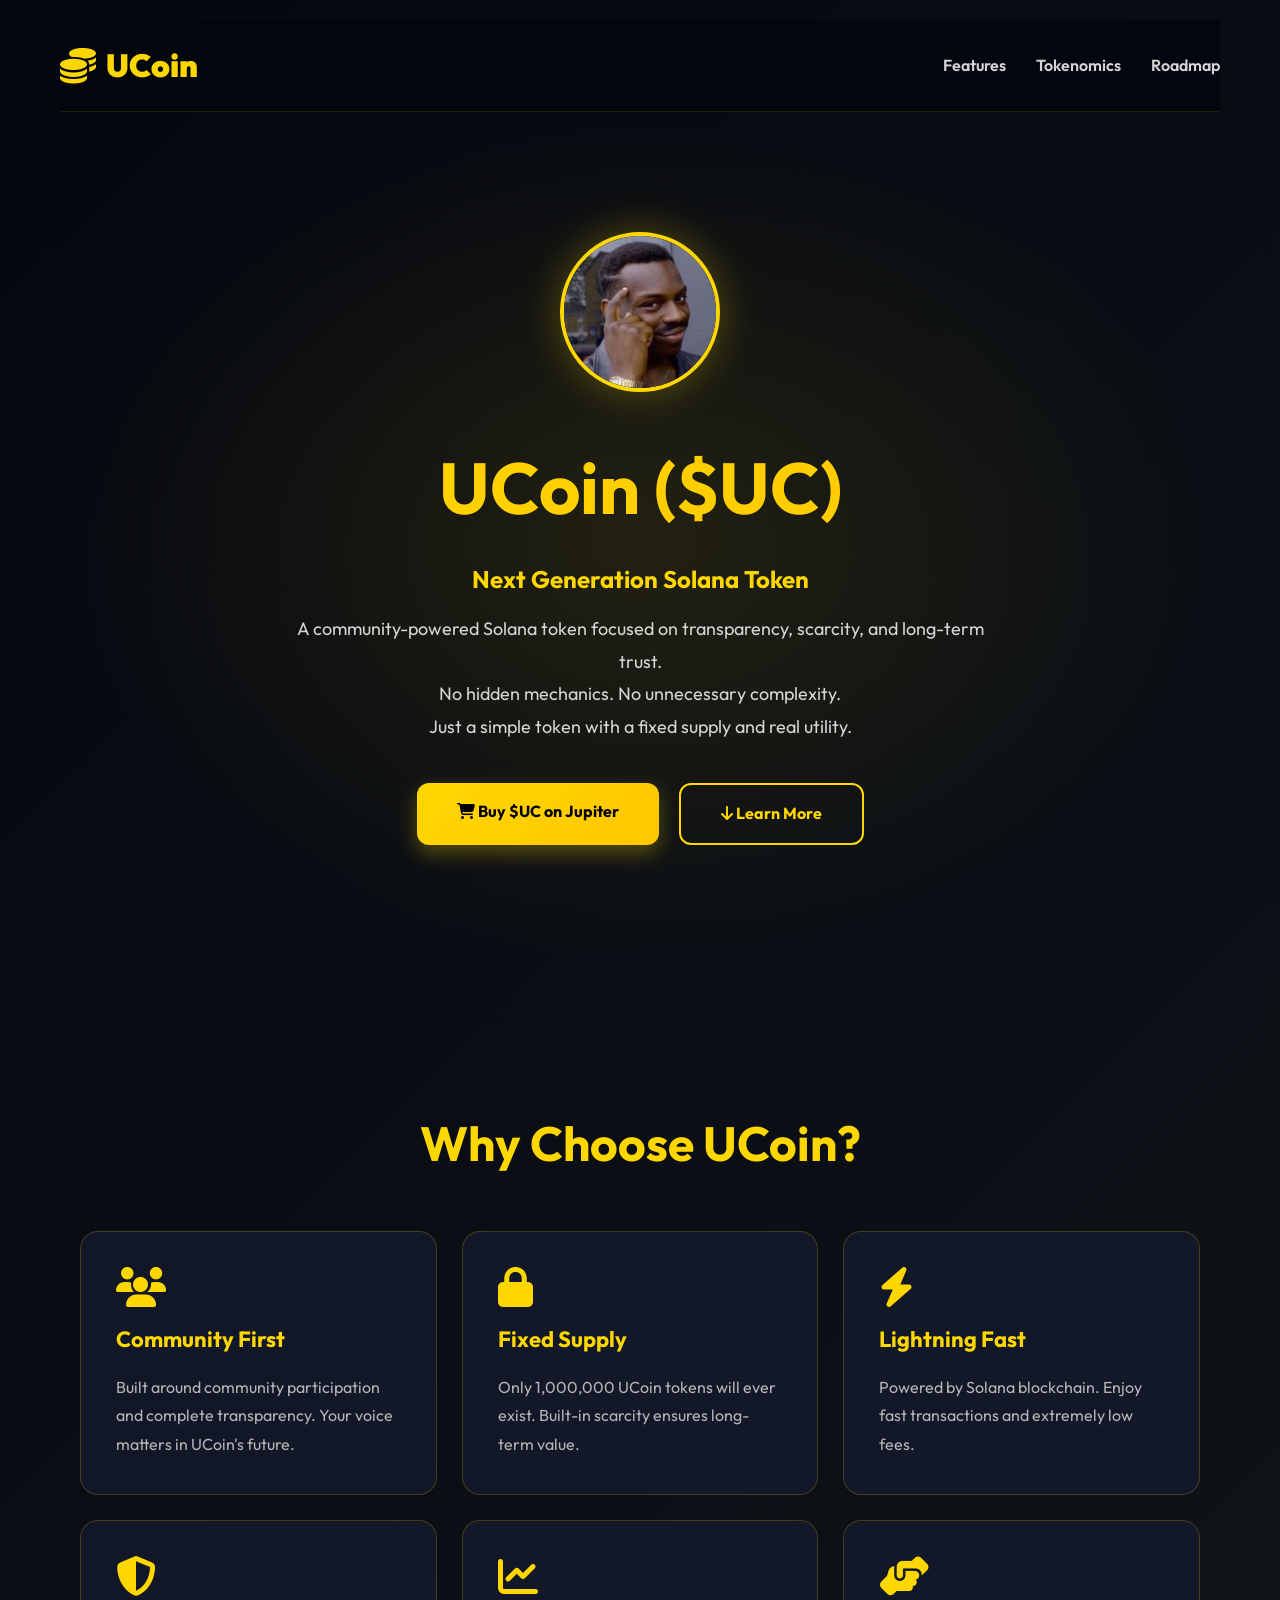
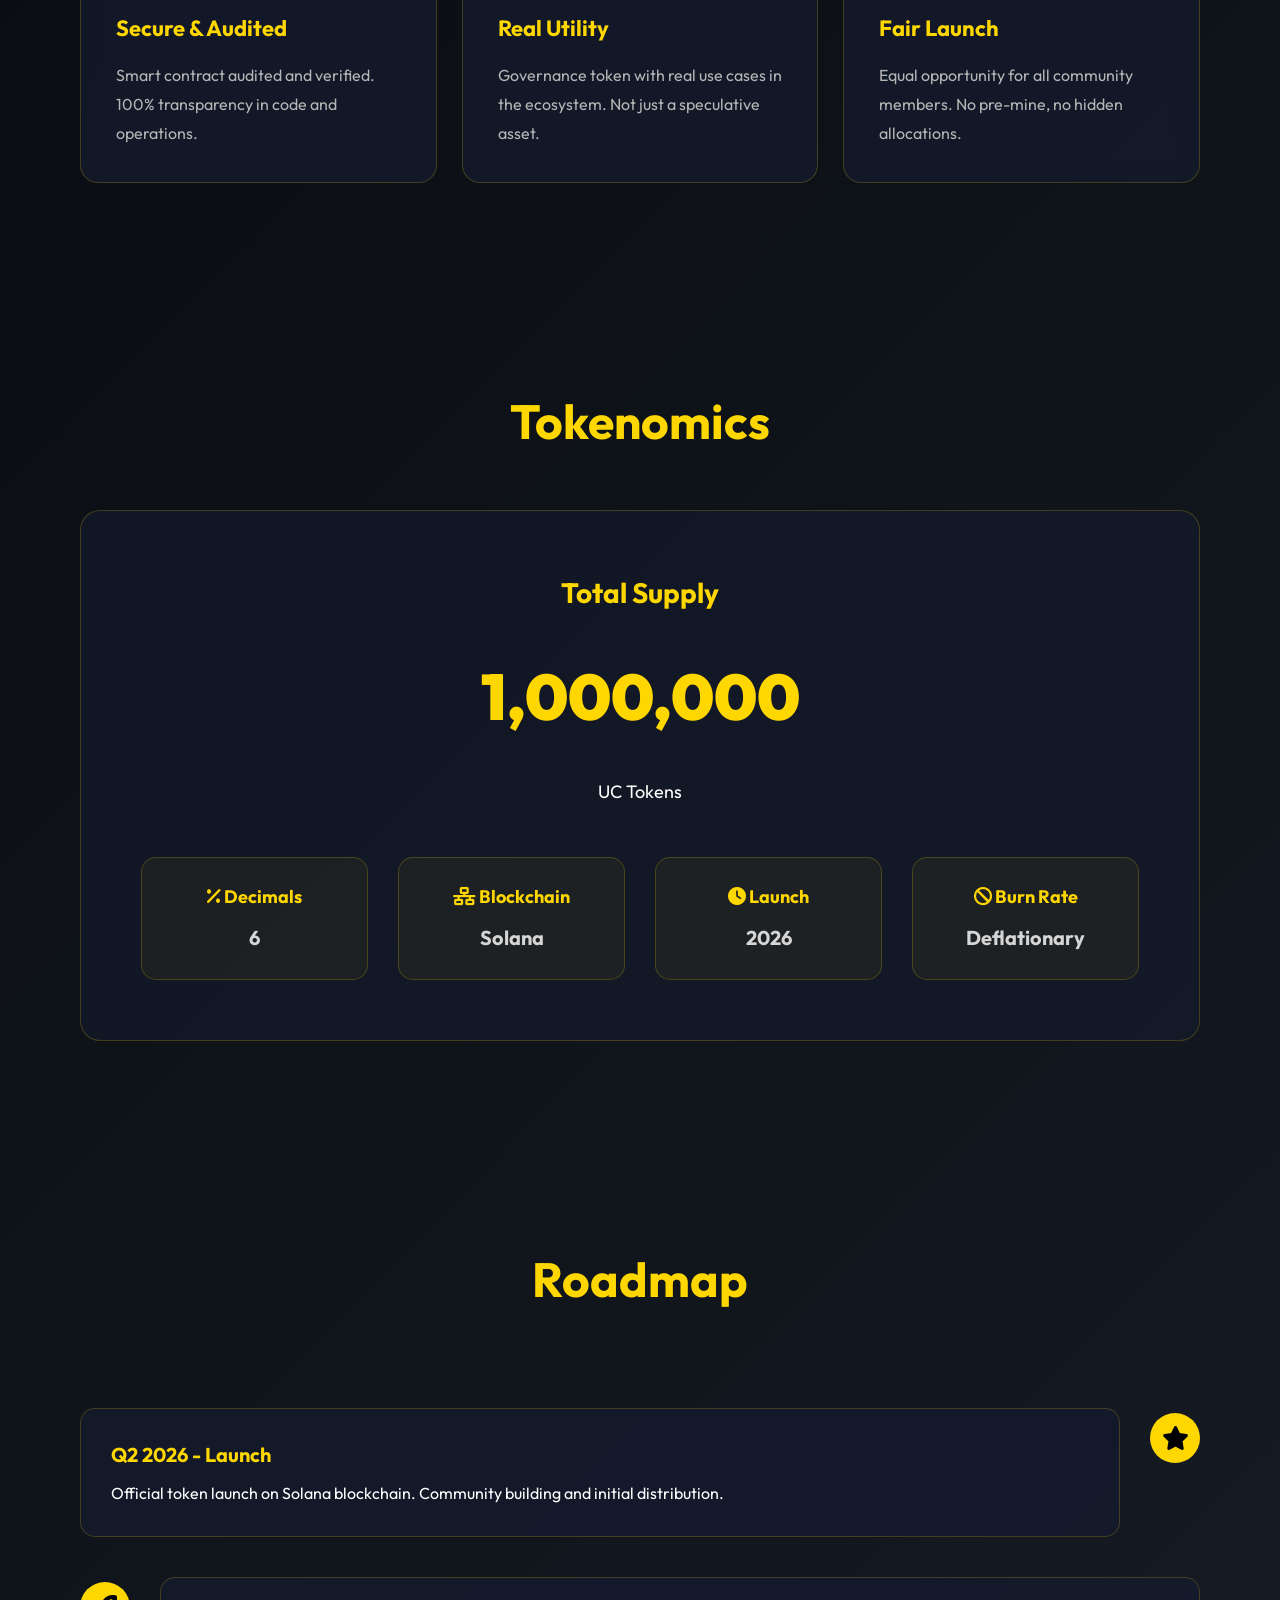
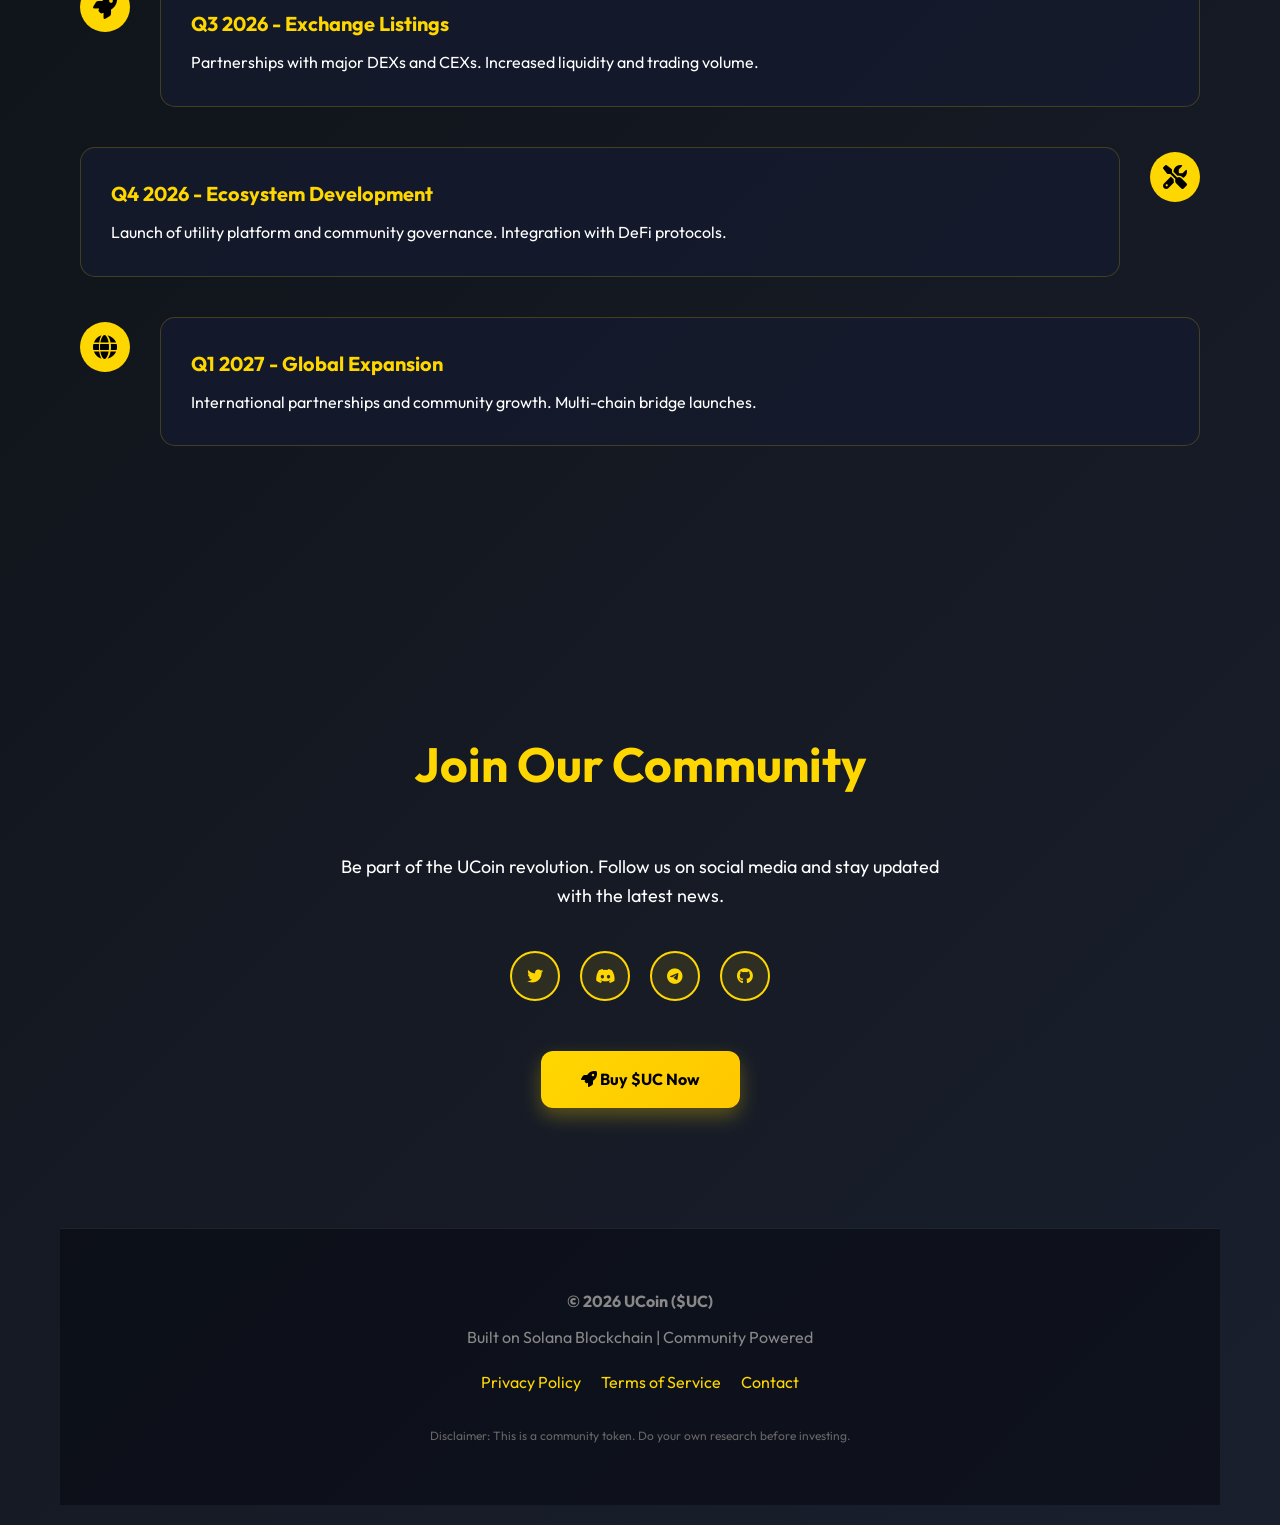
==== commit 6a39f0a0: "🚀 Complete website redesign for Solana crypto token - Professional UI with features, tokenomics, roa" ====
--- a/index.html
+++ b/index.html
@@ -1,161 +1,587 @@
-<!DOCTYPE html><html lang="en">
+<!DOCTYPE html>
+<html lang="en">
 <head>
-<meta charset="UTF-8">
-<meta name="viewport" content="width=device-width, initial-scale=1.0"><title>UCoin ($UC) | Community Powered Solana Token</title><meta name="description" content="UCoin ($UC) is a community-powered token on Solana with a fixed supply of 1,000,000 tokens. Built on transparency, simplicity and trust."><meta name="theme-color" content="#FFD700"><link href="https://fonts.googleapis.com/css2?family=Outfit:wght@300;400;600;700;900&display=swap" rel="stylesheet"><style>
-*{
-margin:0;
-padding:0;
-box-sizing:border-box;
-font-family:'Outfit',sans-serif;
-}
-
-body{
-background:linear-gradient(135deg,#05070f,#101726);
-color:white;
-overflow-x:hidden;
-}
-
-.container{
-max-width:1200px;
-margin:auto;
-padding:20px;
-}
-
-header{
-display:flex;
-justify-content:space-between;
-align-items:center;
-padding:20px 0;
-}
-
-.logo{
-font-size:32px;
-font-weight:900;
-color:#FFD700;
-}
-
-.hero{
-text-align:center;
-padding:100px 20px;
-}
-
-.hero img{
-width:140px;
-height:140px;
-border-radius:50%;
-border:4px solid #FFD700;
-margin-bottom:25px;
-}
-
-.hero h1{
-font-size:60px;
-margin-bottom:15px;
-}
-
-.hero p{
-font-size:20px;
-color:#d5d5d5;
-max-width:700px;
-margin:auto;
-line-height:1.7;
-}
-
-.buttons{
-margin-top:35px;
-display:flex;
-justify-content:center;
-gap:15px;
-flex-wrap:wrap;
-}
-
-.btn{
-padding:15px 30px;
-border-radius:12px;
-text-decoration:none;
-font-weight:700;
-}
-
-.buy{
-background:#FFD700;
-color:black;
-}
-
-.secondary{
-border:2px solid #FFD700;
-color:#FFD700;
-}
-
-.section{
-padding:80px 20px;
-}
-
-.card-grid{
-display:grid;
-grid-template-columns:repeat(auto-fit,minmax(250px,1fr));
-gap:20px;
-}
-
-.card{
-background:#141b2d;
-padding:25px;
-border-radius:18px;
-border:1px solid rgba(255,215,0,.2);
-}
-
-.card h3{
-margin-bottom:12px;
-color:#FFD700;
-}
-
-.tokenomics{
-text-align:center;
-}
-
-.tokenomics h2,
-.about h2{
-margin-bottom:20px;
-font-size:40px;
-}
-
-.supply{
-font-size:55px;
-font-weight:900;
-color:#FFD700;
-}
-
-footer{
-padding:40px;
-text-align:center;
-color:#aaa;
-border-top:1px solid rgba(255,255,255,.08);
-}
-
-@media(max-width:768px){
-.hero h1{
-font-size:42px;
-}
-}
-</style></head><body><div class="container"><header>
-<div class="logo">UCoin</div>
-</header><section class="hero"><img src="UCoin.png" alt="UCoin"><h1>UCoin ($UC)</h1><p>
-A community-powered Solana token focused on transparency,
-scarcity and long-term trust.
-No hidden mechanics. No unnecessary complexity.
-Just a simple token with a fixed supply.
-</p><div class="buttons">
-<a class="btn buy" href="https://jup.ag" target="_blank">Buy $UC</a>
-<a class="btn secondary" href="about.html">Learn More</a>
-</div></section><section class="section about"><h2>Why UCoin?</h2><div class="card-grid"><div class="card">
-<h3>Community First</h3>
-<p>Built around community participation and transparency.</p>
-</div><div class="card">
-<h3>Fixed Supply</h3>
-<p>Only 1,000,000 UCoin tokens will ever exist.</p>
-</div><div class="card">
-<h3>Solana Powered</h3>
-<p>Fast transactions and low fees on the Solana blockchain.</p>
-</div></div></section><section class="section tokenomics"><h2>Tokenomics</h2><div class="supply">1,000,000</div><p>Maximum Supply</p></section><footer>© 2026 UCoin ($UC)<br>
-Built on Solana.
-
-</footer></div></body>
+    <meta charset="UTF-8">
+    <meta name="viewport" content="width=device-width, initial-scale=1.0">
+    <title>UCoin ($UC) | Next Generation Solana Token</title>
+    <meta name="description" content="UCoin ($UC) - A community-powered Solana token. Fast, transparent, and decentralized. Join the revolution.">
+    <link href="https://fonts.googleapis.com/css2?family=Outfit:wght@400;600;700;900&display=swap" rel="stylesheet">
+    <link rel="stylesheet" href="https://cdnjs.cloudflare.com/ajax/libs/font-awesome/6.4.0/css/all.min.css">
+    <style>
+        * {
+            margin: 0;
+            padding: 0;
+            box-sizing: border-box;
+            font-family: 'Outfit', sans-serif;
+        }
+
+        body {
+            background: linear-gradient(135deg, #05070f 0%, #0f1419 50%, #1a1f2e 100%);
+            color: white;
+            overflow-x: hidden;
+            line-height: 1.6;
+        }
+
+        .container {
+            max-width: 1200px;
+            margin: auto;
+            padding: 20px;
+        }
+
+        /* Header & Navigation */
+        header {
+            display: flex;
+            justify-content: space-between;
+            align-items: center;
+            padding: 20px 0;
+            position: sticky;
+            top: 0;
+            background: rgba(5, 7, 15, 0.95);
+            backdrop-filter: blur(10px);
+            z-index: 100;
+            border-bottom: 1px solid rgba(255, 215, 0, 0.1);
+        }
+
+        .logo {
+            font-size: 32px;
+            font-weight: 900;
+            color: #FFD700;
+            display: flex;
+            align-items: center;
+            gap: 10px;
+        }
+
+        .logo i {
+            font-size: 36px;
+        }
+
+        nav {
+            display: flex;
+            gap: 30px;
+            align-items: center;
+        }
+
+        nav a {
+            color: #d5d5d5;
+            text-decoration: none;
+            font-weight: 600;
+            transition: color 0.3s;
+        }
+
+        nav a:hover {
+            color: #FFD700;
+        }
+
+        /* Hero Section */
+        .hero {
+            text-align: center;
+            padding: 120px 20px;
+            background: radial-gradient(ellipse at center, rgba(255, 215, 0, 0.1) 0%, transparent 70%);
+            border-radius: 20px;
+            margin-bottom: 60px;
+        }
+
+        .hero img {
+            width: 160px;
+            height: 160px;
+            border-radius: 50%;
+            border: 4px solid #FFD700;
+            margin-bottom: 30px;
+            box-shadow: 0 0 40px rgba(255, 215, 0, 0.3);
+            animation: float 3s ease-in-out infinite;
+        }
+
+        @keyframes float {
+            0%, 100% { transform: translateY(0px); }
+            50% { transform: translateY(-20px); }
+        }
+
+        .hero h1 {
+            font-size: 72px;
+            margin-bottom: 15px;
+            background: linear-gradient(135deg, #FFD700, #FFC700);
+            -webkit-background-clip: text;
+            -webkit-text-fill-color: transparent;
+            background-clip: text;
+        }
+
+        .hero .subtitle {
+            font-size: 24px;
+            color: #FFD700;
+            margin-bottom: 15px;
+            font-weight: 700;
+        }
+
+        .hero p {
+            font-size: 18px;
+            color: #d5d5d5;
+            max-width: 700px;
+            margin: auto;
+            line-height: 1.8;
+            margin-bottom: 30px;
+        }
+
+        .buttons {
+            margin-top: 40px;
+            display: flex;
+            justify-content: center;
+            gap: 20px;
+            flex-wrap: wrap;
+        }
+
+        .btn {
+            padding: 16px 40px;
+            border-radius: 12px;
+            text-decoration: none;
+            font-weight: 700;
+            transition: all 0.3s;
+            cursor: pointer;
+            border: none;
+            font-size: 16px;
+        }
+
+        .btn-primary {
+            background: linear-gradient(135deg, #FFD700, #FFC700);
+            color: black;
+            box-shadow: 0 8px 20px rgba(255, 215, 0, 0.3);
+        }
+
+        .btn-primary:hover {
+            transform: translateY(-3px);
+            box-shadow: 0 12px 30px rgba(255, 215, 0, 0.5);
+        }
+
+        .btn-secondary {
+            border: 2px solid #FFD700;
+            color: #FFD700;
+            background: transparent;
+        }
+
+        .btn-secondary:hover {
+            background: rgba(255, 215, 0, 0.1);
+            transform: translateY(-3px);
+        }
+
+        /* Sections */
+        .section {
+            padding: 80px 20px;
+            margin-bottom: 40px;
+        }
+
+        .section h2 {
+            font-size: 48px;
+            margin-bottom: 50px;
+            text-align: center;
+            color: #FFD700;
+        }
+
+        .section h3 {
+            font-size: 28px;
+            margin-bottom: 30px;
+            color: #FFD700;
+        }
+
+        /* Card Grid */
+        .card-grid {
+            display: grid;
+            grid-template-columns: repeat(auto-fit, minmax(280px, 1fr));
+            gap: 25px;
+        }
+
+        .card {
+            background: rgba(20, 27, 45, 0.8);
+            padding: 35px;
+            border-radius: 18px;
+            border: 1px solid rgba(255, 215, 0, 0.2);
+            transition: all 0.3s;
+            backdrop-filter: blur(10px);
+        }
+
+        .card:hover {
+            transform: translateY(-10px);
+            border-color: #FFD700;
+            box-shadow: 0 15px 40px rgba(255, 215, 0, 0.2);
+        }
+
+        .card i {
+            font-size: 40px;
+            color: #FFD700;
+            margin-bottom: 15px;
+        }
+
+        .card h3 {
+            margin-bottom: 15px;
+            color: #FFD700;
+            font-size: 22px;
+        }
+
+        .card p {
+            color: #b5b5b5;
+            line-height: 1.8;
+        }
+
+        /* Tokenomics */
+        .tokenomics {
+            background: rgba(20, 27, 45, 0.6);
+            padding: 60px;
+            border-radius: 20px;
+            border: 1px solid rgba(255, 215, 0, 0.2);
+            text-align: center;
+        }
+
+        .supply {
+            font-size: 64px;
+            font-weight: 900;
+            color: #FFD700;
+            margin: 30px 0;
+        }
+
+        .tokenomics-grid {
+            display: grid;
+            grid-template-columns: repeat(auto-fit, minmax(200px, 1fr));
+            gap: 30px;
+            margin-top: 50px;
+        }
+
+        .tokenomics-item {
+            padding: 25px;
+            background: rgba(255, 215, 0, 0.05);
+            border-radius: 15px;
+            border: 1px solid rgba(255, 215, 0, 0.2);
+        }
+
+        .tokenomics-item h4 {
+            color: #FFD700;
+            margin-bottom: 10px;
+            font-size: 18px;
+        }
+
+        .tokenomics-item p {
+            color: #d5d5d5;
+            font-weight: 700;
+            font-size: 20px;
+        }
+
+        /* Roadmap */
+        .roadmap-container {
+            position: relative;
+            padding: 40px 0;
+        }
+
+        .roadmap-item {
+            display: flex;
+            gap: 30px;
+            margin-bottom: 40px;
+            align-items: flex-start;
+        }
+
+        .roadmap-item:nth-child(odd) {
+            flex-direction: row-reverse;
+        }
+
+        .roadmap-content {
+            flex: 1;
+            background: rgba(20, 27, 45, 0.8);
+            padding: 30px;
+            border-radius: 15px;
+            border: 1px solid rgba(255, 215, 0, 0.2);
+        }
+
+        .roadmap-dot {
+            width: 50px;
+            height: 50px;
+            background: #FFD700;
+            border-radius: 50%;
+            display: flex;
+            align-items: center;
+            justify-content: center;
+            flex-shrink: 0;
+            margin-top: 5px;
+        }
+
+        .roadmap-dot i {
+            color: black;
+            font-size: 24px;
+        }
+
+        .roadmap-content h4 {
+            color: #FFD700;
+            margin-bottom: 10px;
+            font-size: 20px;
+        }
+
+        /* Social Links */
+        .social-links {
+            display: flex;
+            justify-content: center;
+            gap: 20px;
+            margin-top: 40px;
+        }
+
+        .social-links a {
+            width: 50px;
+            height: 50px;
+            background: rgba(255, 215, 0, 0.1);
+            border: 2px solid #FFD700;
+            border-radius: 50%;
+            display: flex;
+            align-items: center;
+            justify-content: center;
+            color: #FFD700;
+            transition: all 0.3s;
+            text-decoration: none;
+        }
+
+        .social-links a:hover {
+            background: #FFD700;
+            color: black;
+            transform: translateY(-5px);
+        }
+
+        /* Footer */
+        footer {
+            padding: 50px 20px;
+            text-align: center;
+            color: #888;
+            border-top: 1px solid rgba(255, 255, 255, 0.08);
+            background: rgba(5, 7, 15, 0.5);
+        }
+
+        footer p {
+            margin: 10px 0;
+        }
+
+        .footer-links {
+            margin-top: 20px;
+            display: flex;
+            justify-content: center;
+            gap: 20px;
+        }
+
+        .footer-links a {
+            color: #FFD700;
+            text-decoration: none;
+            transition: color 0.3s;
+        }
+
+        .footer-links a:hover {
+            color: #FFC700;
+        }
+
+        /* Responsive */
+        @media (max-width: 768px) {
+            .hero h1 {
+                font-size: 48px;
+            }
+
+            .hero .subtitle {
+                font-size: 18px;
+            }
+
+            .section h2 {
+                font-size: 36px;
+            }
+
+            nav {
+                gap: 15px;
+                font-size: 14px;
+            }
+
+            .roadmap-item {
+                flex-direction: column !important;
+                gap: 15px;
+            }
+
+            .roadmap-dot {
+                margin-left: 0;
+            }
+
+            .buttons {
+                gap: 10px;
+            }
+
+            .btn {
+                padding: 12px 25px;
+                font-size: 14px;
+            }
+        }
+    </style>
+</head>
+<body>
+    <div class="container">
+        <!-- Header -->
+        <header>
+            <div class="logo">
+                <i class="fas fa-coins"></i> UCoin
+            </div>
+            <nav>
+                <a href="#features">Features</a>
+                <a href="#tokenomics">Tokenomics</a>
+                <a href="#roadmap">Roadmap</a>
+            </nav>
+        </header>
+
+        <!-- Hero Section -->
+        <section class="hero">
+            <img src="UCoin.png" alt="UCoin Logo">
+            <h1>UCoin ($UC)</h1>
+            <div class="subtitle">Next Generation Solana Token</div>
+            <p>
+                A community-powered Solana token focused on transparency, scarcity, and long-term trust.
+                <br>No hidden mechanics. No unnecessary complexity.
+                <br>Just a simple token with a fixed supply and real utility.
+            </p>
+            <div class="buttons">
+                <a class="btn btn-primary" href="https://jup.ag" target="_blank">
+                    <i class="fas fa-shopping-cart"></i> Buy $UC on Jupiter
+                </a>
+                <a class="btn btn-secondary" href="#features">
+                    <i class="fas fa-arrow-down"></i> Learn More
+                </a>
+            </div>
+        </section>
+
+        <!-- Features Section -->
+        <section class="section" id="features">
+            <h2>Why Choose UCoin?</h2>
+            <div class="card-grid">
+                <div class="card">
+                    <i class="fas fa-users"></i>
+                    <h3>Community First</h3>
+                    <p>Built around community participation and complete transparency. Your voice matters in UCoin's future.</p>
+                </div>
+                <div class="card">
+                    <i class="fas fa-lock"></i>
+                    <h3>Fixed Supply</h3>
+                    <p>Only 1,000,000 UCoin tokens will ever exist. Built-in scarcity ensures long-term value.</p>
+                </div>
+                <div class="card">
+                    <i class="fas fa-bolt"></i>
+                    <h3>Lightning Fast</h3>
+                    <p>Powered by Solana blockchain. Enjoy fast transactions and extremely low fees.</p>
+                </div>
+                <div class="card">
+                    <i class="fas fa-shield-alt"></i>
+                    <h3>Secure & Audited</h3>
+                    <p>Smart contract audited and verified. 100% transparency in code and operations.</p>
+                </div>
+                <div class="card">
+                    <i class="fas fa-chart-line"></i>
+                    <h3>Real Utility</h3>
+                    <p>Governance token with real use cases in the ecosystem. Not just a speculative asset.</p>
+                </div>
+                <div class="card">
+                    <i class="fas fa-hands-helping"></i>
+                    <h3>Fair Launch</h3>
+                    <p>Equal opportunity for all community members. No pre-mine, no hidden allocations.</p>
+                </div>
+            </div>
+        </section>
+
+        <!-- Tokenomics Section -->
+        <section class="section" id="tokenomics">
+            <h2>Tokenomics</h2>
+            <div class="tokenomics">
+                <h3>Total Supply</h3>
+                <div class="supply">1,000,000</div>
+                <p style="font-size: 18px; margin-bottom: 40px;">UC Tokens</p>
+                
+                <div class="tokenomics-grid">
+                    <div class="tokenomics-item">
+                        <h4><i class="fas fa-percentage"></i> Decimals</h4>
+                        <p>6</p>
+                    </div>
+                    <div class="tokenomics-item">
+                        <h4><i class="fas fa-network-wired"></i> Blockchain</h4>
+                        <p>Solana</p>
+                    </div>
+                    <div class="tokenomics-item">
+                        <h4><i class="fas fa-clock"></i> Launch</h4>
+                        <p>2026</p>
+                    </div>
+                    <div class="tokenomics-item">
+                        <h4><i class="fas fa-ban"></i> Burn Rate</h4>
+                        <p>Deflationary</p>
+                    </div>
+                </div>
+            </div>
+        </section>
+
+        <!-- Roadmap Section -->
+        <section class="section" id="roadmap">
+            <h2>Roadmap</h2>
+            <div class="roadmap-container">
+                <div class="roadmap-item">
+                    <div class="roadmap-dot">
+                        <i class="fas fa-star"></i>
+                    </div>
+                    <div class="roadmap-content">
+                        <h4>Q2 2026 - Launch</h4>
+                        <p>Official token launch on Solana blockchain. Community building and initial distribution.</p>
+                    </div>
+                </div>
+                <div class="roadmap-item">
+                    <div class="roadmap-dot">
+                        <i class="fas fa-rocket"></i>
+                    </div>
+                    <div class="roadmap-content">
+                        <h4>Q3 2026 - Exchange Listings</h4>
+                        <p>Partnerships with major DEXs and CEXs. Increased liquidity and trading volume.</p>
+                    </div>
+                </div>
+                <div class="roadmap-item">
+                    <div class="roadmap-dot">
+                        <i class="fas fa-tools"></i>
+                    </div>
+                    <div class="roadmap-content">
+                        <h4>Q4 2026 - Ecosystem Development</h4>
+                        <p>Launch of utility platform and community governance. Integration with DeFi protocols.</p>
+                    </div>
+                </div>
+                <div class="roadmap-item">
+                    <div class="roadmap-dot">
+                        <i class="fas fa-globe"></i>
+                    </div>
+                    <div class="roadmap-content">
+                        <h4>Q1 2027 - Global Expansion</h4>
+                        <p>International partnerships and community growth. Multi-chain bridge launches.</p>
+                    </div>
+                </div>
+            </div>
+        </section>
+
+        <!-- Social & CTA -->
+        <section class="section" style="text-align: center;">
+            <h2>Join Our Community</h2>
+            <p style="font-size: 18px; margin-bottom: 30px; max-width: 600px; margin-left: auto; margin-right: auto;">
+                Be part of the UCoin revolution. Follow us on social media and stay updated with the latest news.
+            </p>
+            <div class="social-links">
+                <a href="#" title="Twitter" target="_blank"><i class="fab fa-twitter"></i></a>
+                <a href="#" title="Discord" target="_blank"><i class="fab fa-discord"></i></a>
+                <a href="#" title="Telegram" target="_blank"><i class="fab fa-telegram"></i></a>
+                <a href="#" title="GitHub" target="_blank"><i class="fab fa-github"></i></a>
+            </div>
+            <div class="buttons" style="margin-top: 50px;">
+                <a class="btn btn-primary" href="https://jup.ag" target="_blank">
+                    <i class="fas fa-rocket"></i> Buy $UC Now
+                </a>
+            </div>
+        </section>
+
+        <!-- Footer -->
+        <footer>
+            <p><strong>© 2026 UCoin ($UC)</strong></p>
+            <p>Built on Solana Blockchain | Community Powered</p>
+            <div class="footer-links">
+                <a href="#">Privacy Policy</a>
+                <a href="#">Terms of Service</a>
+                <a href="#">Contact</a>
+            </div>
+            <p style="margin-top: 30px; font-size: 12px; color: #666;">
+                Disclaimer: This is a community token. Do your own research before investing.
+            </p>
+        </footer>
+    </div>
+</body>
 </html>
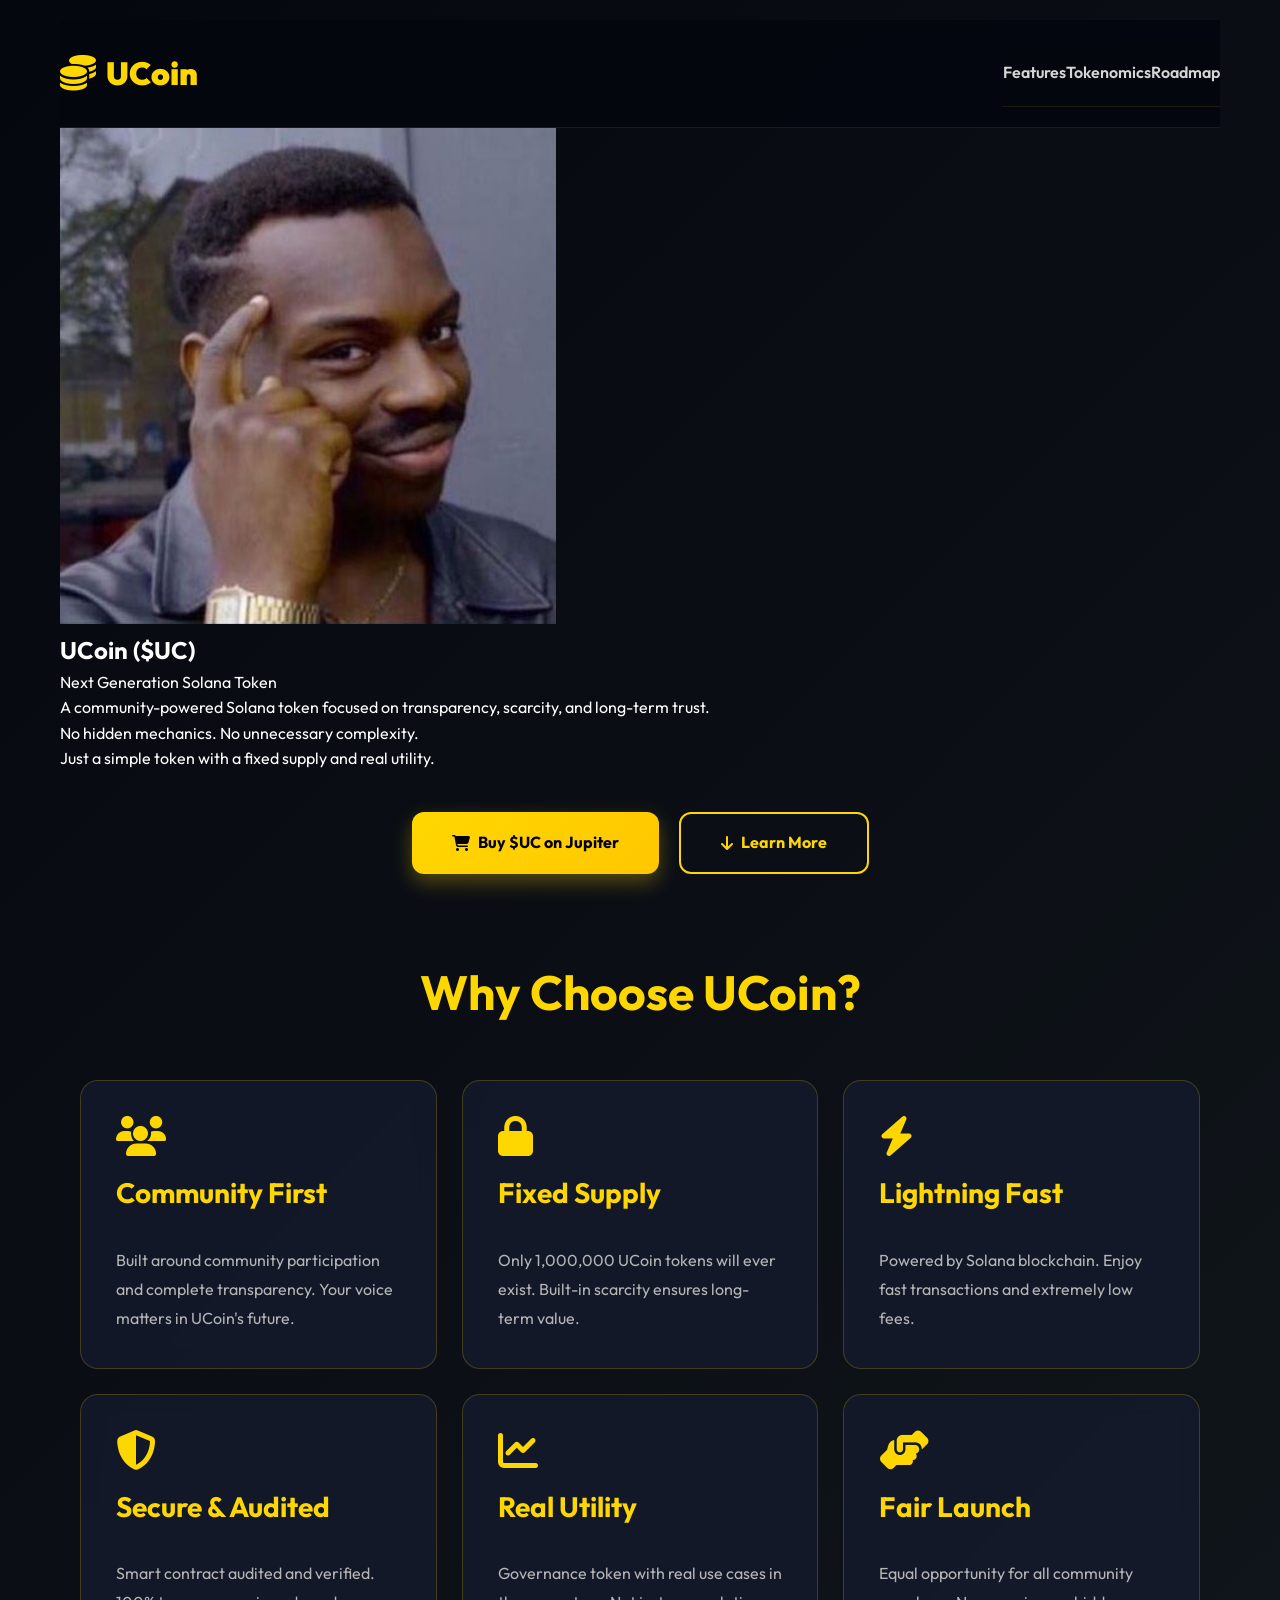
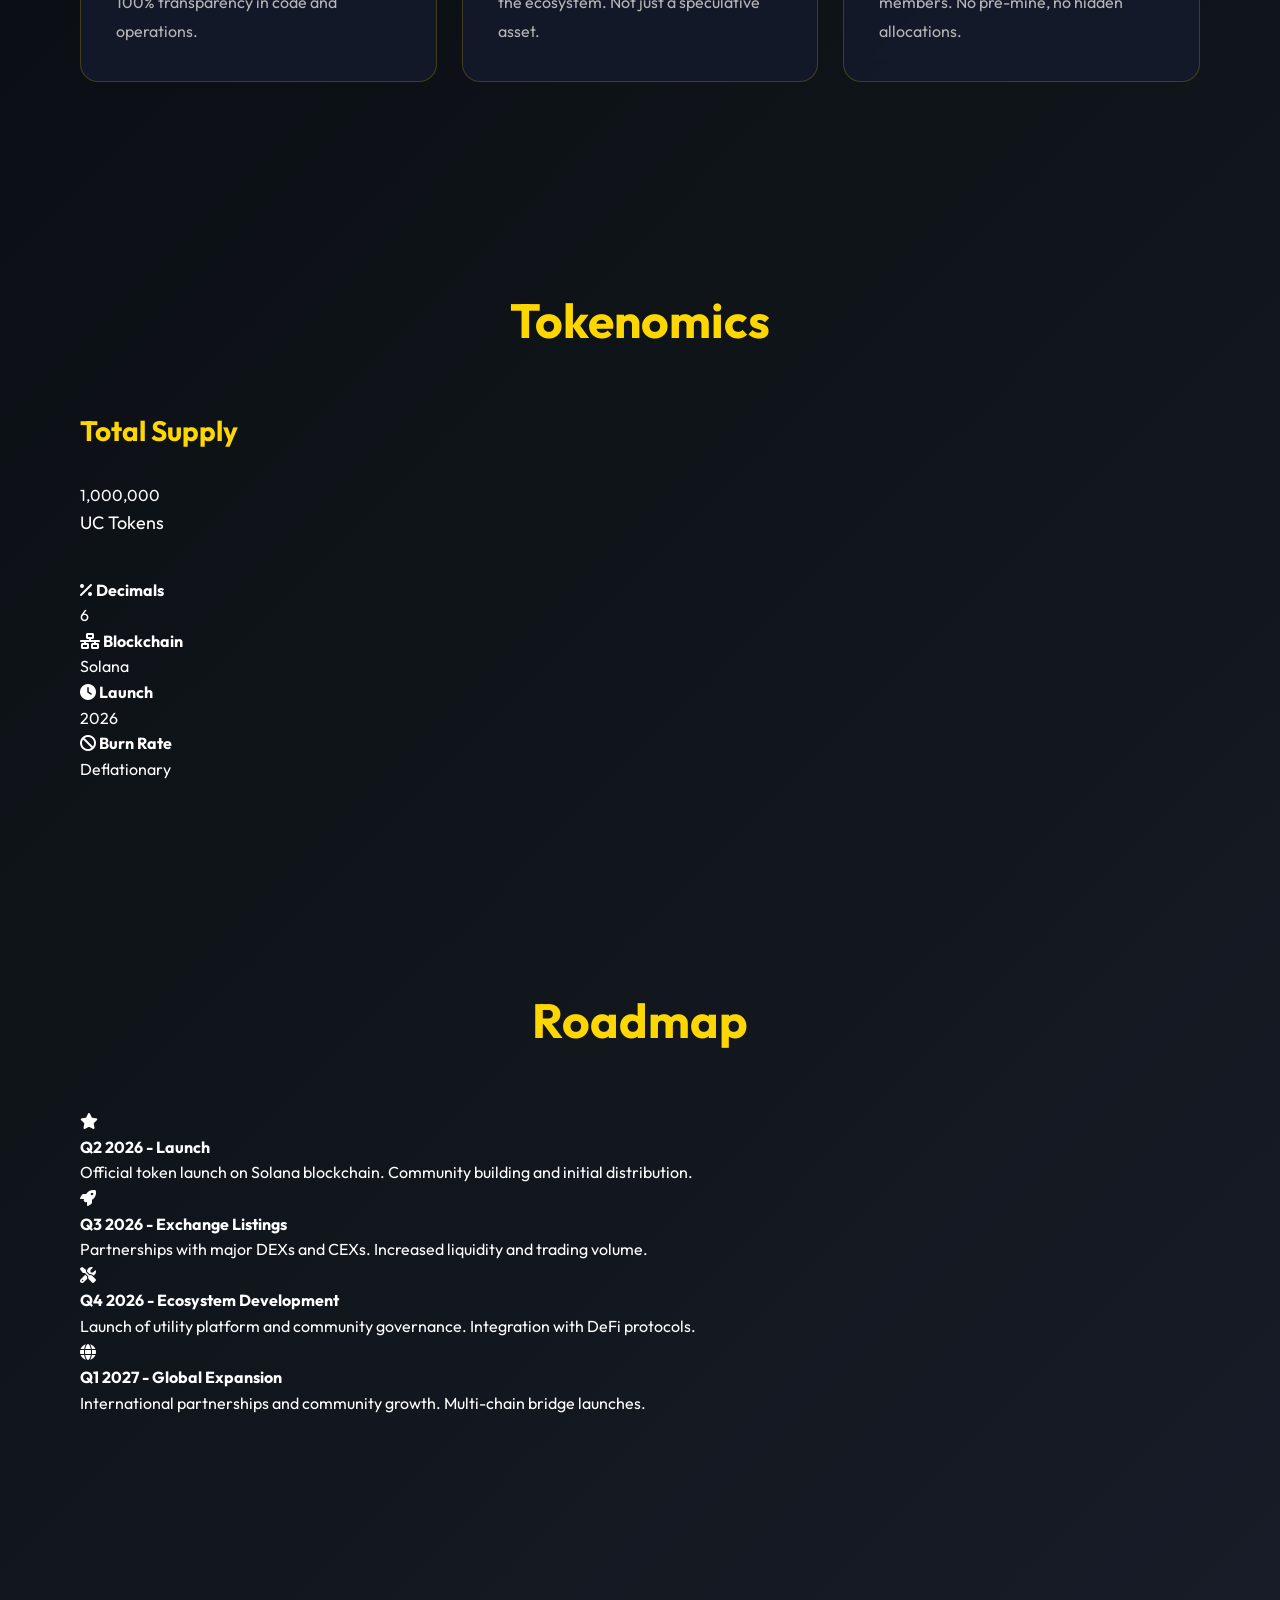
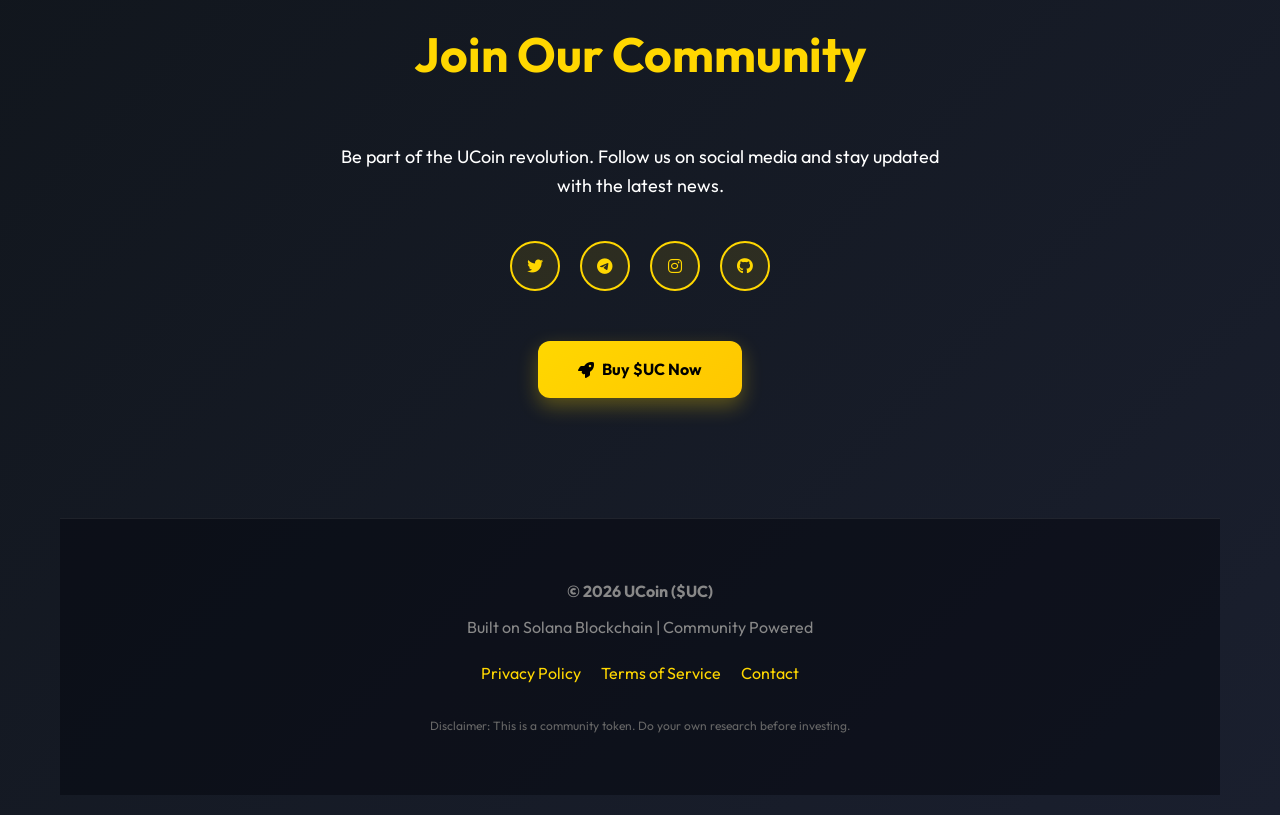
==== commit c332000b: "Update index.html with refactored CSS and improved accessibility" ====
--- a/index.html
+++ b/index.html
@@ -7,424 +7,28 @@
     <meta name="description" content="UCoin ($UC) - A community-powered Solana token. Fast, transparent, and decentralized. Join the revolution.">
     <link href="https://fonts.googleapis.com/css2?family=Outfit:wght@400;600;700;900&display=swap" rel="stylesheet">
     <link rel="stylesheet" href="https://cdnjs.cloudflare.com/ajax/libs/font-awesome/6.4.0/css/all.min.css">
-    <style>
-        * {
-            margin: 0;
-            padding: 0;
-            box-sizing: border-box;
-            font-family: 'Outfit', sans-serif;
-        }
-
-        body {
-            background: linear-gradient(135deg, #05070f 0%, #0f1419 50%, #1a1f2e 100%);
-            color: white;
-            overflow-x: hidden;
-            line-height: 1.6;
-        }
-
-        .container {
-            max-width: 1200px;
-            margin: auto;
-            padding: 20px;
-        }
-
-        /* Header & Navigation */
-        header {
-            display: flex;
-            justify-content: space-between;
-            align-items: center;
-            padding: 20px 0;
-            position: sticky;
-            top: 0;
-            background: rgba(5, 7, 15, 0.95);
-            backdrop-filter: blur(10px);
-            z-index: 100;
-            border-bottom: 1px solid rgba(255, 215, 0, 0.1);
-        }
-
-        .logo {
-            font-size: 32px;
-            font-weight: 900;
-            color: #FFD700;
-            display: flex;
-            align-items: center;
-            gap: 10px;
-        }
-
-        .logo i {
-            font-size: 36px;
-        }
-
-        nav {
-            display: flex;
-            gap: 30px;
-            align-items: center;
-        }
-
-        nav a {
-            color: #d5d5d5;
-            text-decoration: none;
-            font-weight: 600;
-            transition: color 0.3s;
-        }
-
-        nav a:hover {
-            color: #FFD700;
-        }
-
-        /* Hero Section */
-        .hero {
-            text-align: center;
-            padding: 120px 20px;
-            background: radial-gradient(ellipse at center, rgba(255, 215, 0, 0.1) 0%, transparent 70%);
-            border-radius: 20px;
-            margin-bottom: 60px;
-        }
-
-        .hero img {
-            width: 160px;
-            height: 160px;
-            border-radius: 50%;
-            border: 4px solid #FFD700;
-            margin-bottom: 30px;
-            box-shadow: 0 0 40px rgba(255, 215, 0, 0.3);
-            animation: float 3s ease-in-out infinite;
-        }
-
-        @keyframes float {
-            0%, 100% { transform: translateY(0px); }
-            50% { transform: translateY(-20px); }
-        }
-
-        .hero h1 {
-            font-size: 72px;
-            margin-bottom: 15px;
-            background: linear-gradient(135deg, #FFD700, #FFC700);
-            -webkit-background-clip: text;
-            -webkit-text-fill-color: transparent;
-            background-clip: text;
-        }
-
-        .hero .subtitle {
-            font-size: 24px;
-            color: #FFD700;
-            margin-bottom: 15px;
-            font-weight: 700;
-        }
-
-        .hero p {
-            font-size: 18px;
-            color: #d5d5d5;
-            max-width: 700px;
-            margin: auto;
-            line-height: 1.8;
-            margin-bottom: 30px;
-        }
-
-        .buttons {
-            margin-top: 40px;
-            display: flex;
-            justify-content: center;
-            gap: 20px;
-            flex-wrap: wrap;
-        }
-
-        .btn {
-            padding: 16px 40px;
-            border-radius: 12px;
-            text-decoration: none;
-            font-weight: 700;
-            transition: all 0.3s;
-            cursor: pointer;
-            border: none;
-            font-size: 16px;
-        }
-
-        .btn-primary {
-            background: linear-gradient(135deg, #FFD700, #FFC700);
-            color: black;
-            box-shadow: 0 8px 20px rgba(255, 215, 0, 0.3);
-        }
-
-        .btn-primary:hover {
-            transform: translateY(-3px);
-            box-shadow: 0 12px 30px rgba(255, 215, 0, 0.5);
-        }
-
-        .btn-secondary {
-            border: 2px solid #FFD700;
-            color: #FFD700;
-            background: transparent;
-        }
-
-        .btn-secondary:hover {
-            background: rgba(255, 215, 0, 0.1);
-            transform: translateY(-3px);
-        }
-
-        /* Sections */
-        .section {
-            padding: 80px 20px;
-            margin-bottom: 40px;
-        }
-
-        .section h2 {
-            font-size: 48px;
-            margin-bottom: 50px;
-            text-align: center;
-            color: #FFD700;
-        }
-
-        .section h3 {
-            font-size: 28px;
-            margin-bottom: 30px;
-            color: #FFD700;
-        }
-
-        /* Card Grid */
-        .card-grid {
-            display: grid;
-            grid-template-columns: repeat(auto-fit, minmax(280px, 1fr));
-            gap: 25px;
-        }
-
-        .card {
-            background: rgba(20, 27, 45, 0.8);
-            padding: 35px;
-            border-radius: 18px;
-            border: 1px solid rgba(255, 215, 0, 0.2);
-            transition: all 0.3s;
-            backdrop-filter: blur(10px);
-        }
-
-        .card:hover {
-            transform: translateY(-10px);
-            border-color: #FFD700;
-            box-shadow: 0 15px 40px rgba(255, 215, 0, 0.2);
-        }
-
-        .card i {
-            font-size: 40px;
-            color: #FFD700;
-            margin-bottom: 15px;
-        }
-
-        .card h3 {
-            margin-bottom: 15px;
-            color: #FFD700;
-            font-size: 22px;
-        }
-
-        .card p {
-            color: #b5b5b5;
-            line-height: 1.8;
-        }
-
-        /* Tokenomics */
-        .tokenomics {
-            background: rgba(20, 27, 45, 0.6);
-            padding: 60px;
-            border-radius: 20px;
-            border: 1px solid rgba(255, 215, 0, 0.2);
-            text-align: center;
-        }
-
-        .supply {
-            font-size: 64px;
-            font-weight: 900;
-            color: #FFD700;
-            margin: 30px 0;
-        }
-
-        .tokenomics-grid {
-            display: grid;
-            grid-template-columns: repeat(auto-fit, minmax(200px, 1fr));
-            gap: 30px;
-            margin-top: 50px;
-        }
-
-        .tokenomics-item {
-            padding: 25px;
-            background: rgba(255, 215, 0, 0.05);
-            border-radius: 15px;
-            border: 1px solid rgba(255, 215, 0, 0.2);
-        }
-
-        .tokenomics-item h4 {
-            color: #FFD700;
-            margin-bottom: 10px;
-            font-size: 18px;
-        }
-
-        .tokenomics-item p {
-            color: #d5d5d5;
-            font-weight: 700;
-            font-size: 20px;
-        }
-
-        /* Roadmap */
-        .roadmap-container {
-            position: relative;
-            padding: 40px 0;
-        }
-
-        .roadmap-item {
-            display: flex;
-            gap: 30px;
-            margin-bottom: 40px;
-            align-items: flex-start;
-        }
-
-        .roadmap-item:nth-child(odd) {
-            flex-direction: row-reverse;
-        }
-
-        .roadmap-content {
-            flex: 1;
-            background: rgba(20, 27, 45, 0.8);
-            padding: 30px;
-            border-radius: 15px;
-            border: 1px solid rgba(255, 215, 0, 0.2);
-        }
-
-        .roadmap-dot {
-            width: 50px;
-            height: 50px;
-            background: #FFD700;
-            border-radius: 50%;
-            display: flex;
-            align-items: center;
-            justify-content: center;
-            flex-shrink: 0;
-            margin-top: 5px;
-        }
-
-        .roadmap-dot i {
-            color: black;
-            font-size: 24px;
-        }
-
-        .roadmap-content h4 {
-            color: #FFD700;
-            margin-bottom: 10px;
-            font-size: 20px;
-        }
-
-        /* Social Links */
-        .social-links {
-            display: flex;
-            justify-content: center;
-            gap: 20px;
-            margin-top: 40px;
-        }
-
-        .social-links a {
-            width: 50px;
-            height: 50px;
-            background: rgba(255, 215, 0, 0.1);
-            border: 2px solid #FFD700;
-            border-radius: 50%;
-            display: flex;
-            align-items: center;
-            justify-content: center;
-            color: #FFD700;
-            transition: all 0.3s;
-            text-decoration: none;
-        }
-
-        .social-links a:hover {
-            background: #FFD700;
-            color: black;
-            transform: translateY(-5px);
-        }
-
-        /* Footer */
-        footer {
-            padding: 50px 20px;
-            text-align: center;
-            color: #888;
-            border-top: 1px solid rgba(255, 255, 255, 0.08);
-            background: rgba(5, 7, 15, 0.5);
-        }
-
-        footer p {
-            margin: 10px 0;
-        }
-
-        .footer-links {
-            margin-top: 20px;
-            display: flex;
-            justify-content: center;
-            gap: 20px;
-        }
-
-        .footer-links a {
-            color: #FFD700;
-            text-decoration: none;
-            transition: color 0.3s;
-        }
-
-        .footer-links a:hover {
-            color: #FFC700;
-        }
-
-        /* Responsive */
-        @media (max-width: 768px) {
-            .hero h1 {
-                font-size: 48px;
-            }
-
-            .hero .subtitle {
-                font-size: 18px;
-            }
-
-            .section h2 {
-                font-size: 36px;
-            }
-
-            nav {
-                gap: 15px;
-                font-size: 14px;
-            }
-
-            .roadmap-item {
-                flex-direction: column !important;
-                gap: 15px;
-            }
-
-            .roadmap-dot {
-                margin-left: 0;
-            }
-
-            .buttons {
-                gap: 10px;
-            }
-
-            .btn {
-                padding: 12px 25px;
-                font-size: 14px;
-            }
-        }
-    </style>
+    <link rel="stylesheet" href="css/main.css">
+    <link rel="stylesheet" href="css/index.css">
 </head>
 <body>
     <div class="container">
         <!-- Header -->
         <header>
             <div class="logo">
-                <i class="fas fa-coins"></i> UCoin
+                <i class="fas fa-coins" aria-hidden="true"></i>
+                <span>UCoin</span>
             </div>
             <nav>
-                <a href="#features">Features</a>
-                <a href="#tokenomics">Tokenomics</a>
-                <a href="#roadmap">Roadmap</a>
+                <a href="#features" aria-label="Go to features section">Features</a>
+                <a href="#tokenomics" aria-label="Go to tokenomics section">Tokenomics</a>
+                <a href="#roadmap" aria-label="Go to roadmap section">Roadmap</a>
             </nav>
         </header>
 
         <!-- Hero Section -->
-        <section class="hero">
-            <img src="UCoin.png" alt="UCoin Logo">
-            <h1>UCoin ($UC)</h1>
+        <section class="hero" aria-labelledby="hero-heading">
+            <img src="UCoin.png" alt="UCoin Logo - Gold coin icon">
+            <h1 id="hero-heading">UCoin ($UC)</h1>
             <div class="subtitle">Next Generation Solana Token</div>
             <p>
                 A community-powered Solana token focused on transparency, scarcity, and long-term trust.
@@ -432,46 +36,46 @@
                 <br>Just a simple token with a fixed supply and real utility.
             </p>
             <div class="buttons">
-                <a class="btn btn-primary" href="https://jup.ag" target="_blank">
-                    <i class="fas fa-shopping-cart"></i> Buy $UC on Jupiter
-                </a>
-                <a class="btn btn-secondary" href="#features">
-                    <i class="fas fa-arrow-down"></i> Learn More
+                <a class="btn btn-primary" href="https://jup.ag/swap?outputMint=Gt92GsKA2TBudXo7uvfZsqMYu9tWHoMw21i4wRE2xszt" target="_blank" rel="noopener noreferrer">
+                    <i class="fas fa-shopping-cart" aria-hidden="true"></i> Buy $UC on Jupiter
+                </a>
+                <a class="btn btn-secondary" href="#features" aria-label="Learn more about UCoin">
+                    <i class="fas fa-arrow-down" aria-hidden="true"></i> Learn More
                 </a>
             </div>
         </section>
 
         <!-- Features Section -->
-        <section class="section" id="features">
-            <h2>Why Choose UCoin?</h2>
+        <section class="section" id="features" aria-labelledby="features-heading">
+            <h2 id="features-heading">Why Choose UCoin?</h2>
             <div class="card-grid">
                 <div class="card">
-                    <i class="fas fa-users"></i>
+                    <i class="fas fa-users" aria-hidden="true"></i>
                     <h3>Community First</h3>
                     <p>Built around community participation and complete transparency. Your voice matters in UCoin's future.</p>
                 </div>
                 <div class="card">
-                    <i class="fas fa-lock"></i>
+                    <i class="fas fa-lock" aria-hidden="true"></i>
                     <h3>Fixed Supply</h3>
                     <p>Only 1,000,000 UCoin tokens will ever exist. Built-in scarcity ensures long-term value.</p>
                 </div>
                 <div class="card">
-                    <i class="fas fa-bolt"></i>
+                    <i class="fas fa-bolt" aria-hidden="true"></i>
                     <h3>Lightning Fast</h3>
                     <p>Powered by Solana blockchain. Enjoy fast transactions and extremely low fees.</p>
                 </div>
                 <div class="card">
-                    <i class="fas fa-shield-alt"></i>
+                    <i class="fas fa-shield-alt" aria-hidden="true"></i>
                     <h3>Secure & Audited</h3>
                     <p>Smart contract audited and verified. 100% transparency in code and operations.</p>
                 </div>
                 <div class="card">
-                    <i class="fas fa-chart-line"></i>
+                    <i class="fas fa-chart-line" aria-hidden="true"></i>
                     <h3>Real Utility</h3>
                     <p>Governance token with real use cases in the ecosystem. Not just a speculative asset.</p>
                 </div>
                 <div class="card">
-                    <i class="fas fa-hands-helping"></i>
+                    <i class="fas fa-hands-helping" aria-hidden="true"></i>
                     <h3>Fair Launch</h3>
                     <p>Equal opportunity for all community members. No pre-mine, no hidden allocations.</p>
                 </div>
@@ -479,8 +83,8 @@
         </section>
 
         <!-- Tokenomics Section -->
-        <section class="section" id="tokenomics">
-            <h2>Tokenomics</h2>
+        <section class="section" id="tokenomics" aria-labelledby="tokenomics-heading">
+            <h2 id="tokenomics-heading">Tokenomics</h2>
             <div class="tokenomics">
                 <h3>Total Supply</h3>
                 <div class="supply">1,000,000</div>
@@ -488,19 +92,19 @@
                 
                 <div class="tokenomics-grid">
                     <div class="tokenomics-item">
-                        <h4><i class="fas fa-percentage"></i> Decimals</h4>
+                        <h4><i class="fas fa-percentage" aria-hidden="true"></i> Decimals</h4>
                         <p>6</p>
                     </div>
                     <div class="tokenomics-item">
-                        <h4><i class="fas fa-network-wired"></i> Blockchain</h4>
+                        <h4><i class="fas fa-network-wired" aria-hidden="true"></i> Blockchain</h4>
                         <p>Solana</p>
                     </div>
                     <div class="tokenomics-item">
-                        <h4><i class="fas fa-clock"></i> Launch</h4>
+                        <h4><i class="fas fa-clock" aria-hidden="true"></i> Launch</h4>
                         <p>2026</p>
                     </div>
                     <div class="tokenomics-item">
-                        <h4><i class="fas fa-ban"></i> Burn Rate</h4>
+                        <h4><i class="fas fa-ban" aria-hidden="true"></i> Burn Rate</h4>
                         <p>Deflationary</p>
                     </div>
                 </div>
@@ -508,12 +112,12 @@
         </section>
 
         <!-- Roadmap Section -->
-        <section class="section" id="roadmap">
-            <h2>Roadmap</h2>
+        <section class="section" id="roadmap" aria-labelledby="roadmap-heading">
+            <h2 id="roadmap-heading">Roadmap</h2>
             <div class="roadmap-container">
                 <div class="roadmap-item">
                     <div class="roadmap-dot">
-                        <i class="fas fa-star"></i>
+                        <i class="fas fa-star" aria-hidden="true"></i>
                     </div>
                     <div class="roadmap-content">
                         <h4>Q2 2026 - Launch</h4>
@@ -522,7 +126,7 @@
                 </div>
                 <div class="roadmap-item">
                     <div class="roadmap-dot">
-                        <i class="fas fa-rocket"></i>
+                        <i class="fas fa-rocket" aria-hidden="true"></i>
                     </div>
                     <div class="roadmap-content">
                         <h4>Q3 2026 - Exchange Listings</h4>
@@ -531,7 +135,7 @@
                 </div>
                 <div class="roadmap-item">
                     <div class="roadmap-dot">
-                        <i class="fas fa-tools"></i>
+                        <i class="fas fa-tools" aria-hidden="true"></i>
                     </div>
                     <div class="roadmap-content">
                         <h4>Q4 2026 - Ecosystem Development</h4>
@@ -540,7 +144,7 @@
                 </div>
                 <div class="roadmap-item">
                     <div class="roadmap-dot">
-                        <i class="fas fa-globe"></i>
+                        <i class="fas fa-globe" aria-hidden="true"></i>
                     </div>
                     <div class="roadmap-content">
                         <h4>Q1 2027 - Global Expansion</h4>
@@ -551,20 +155,28 @@
         </section>
 
         <!-- Social & CTA -->
-        <section class="section" style="text-align: center;">
-            <h2>Join Our Community</h2>
+        <section class="section" style="text-align: center;" aria-labelledby="community-heading">
+            <h2 id="community-heading">Join Our Community</h2>
             <p style="font-size: 18px; margin-bottom: 30px; max-width: 600px; margin-left: auto; margin-right: auto;">
                 Be part of the UCoin revolution. Follow us on social media and stay updated with the latest news.
             </p>
             <div class="social-links">
-                <a href="#" title="Twitter" target="_blank"><i class="fab fa-twitter"></i></a>
-                <a href="#" title="Discord" target="_blank"><i class="fab fa-discord"></i></a>
-                <a href="#" title="Telegram" target="_blank"><i class="fab fa-telegram"></i></a>
-                <a href="#" title="GitHub" target="_blank"><i class="fab fa-github"></i></a>
+                <a href="https://x.com/UCoin_live" title="Follow on Twitter" target="_blank" rel="noopener noreferrer" aria-label="UCoin on Twitter">
+                    <i class="fab fa-twitter" aria-hidden="true"></i>
+                </a>
+                <a href="https://t.me/UCoin_live" title="Join Telegram" target="_blank" rel="noopener noreferrer" aria-label="UCoin on Telegram">
+                    <i class="fab fa-telegram" aria-hidden="true"></i>
+                </a>
+                <a href="https://www.instagram.com/ucoin_live" title="Follow on Instagram" target="_blank" rel="noopener noreferrer" aria-label="UCoin on Instagram">
+                    <i class="fab fa-instagram" aria-hidden="true"></i>
+                </a>
+                <a href="https://github.com/ribmgsm/UC" title="View on GitHub" target="_blank" rel="noopener noreferrer" aria-label="UCoin on GitHub">
+                    <i class="fab fa-github" aria-hidden="true"></i>
+                </a>
             </div>
             <div class="buttons" style="margin-top: 50px;">
-                <a class="btn btn-primary" href="https://jup.ag" target="_blank">
-                    <i class="fas fa-rocket"></i> Buy $UC Now
+                <a class="btn btn-primary" href="https://jup.ag/swap?outputMint=Gt92GsKA2TBudXo7uvfZsqMYu9tWHoMw21i4wRE2xszt" target="_blank" rel="noopener noreferrer">
+                    <i class="fas fa-rocket" aria-hidden="true"></i> Buy $UC Now
                 </a>
             </div>
         </section>
@@ -574,14 +186,16 @@
             <p><strong>© 2026 UCoin ($UC)</strong></p>
             <p>Built on Solana Blockchain | Community Powered</p>
             <div class="footer-links">
-                <a href="#">Privacy Policy</a>
-                <a href="#">Terms of Service</a>
-                <a href="#">Contact</a>
+                <a href="pages/privacy.html">Privacy Policy</a>
+                <a href="pages/terms.html">Terms of Service</a>
+                <a href="pages/contact.html">Contact</a>
             </div>
             <p style="margin-top: 30px; font-size: 12px; color: #666;">
                 Disclaimer: This is a community token. Do your own research before investing.
             </p>
         </footer>
     </div>
+
+    <script src="js/utils.js"></script>
 </body>
-</html>+</html>
--- a/css/main.css
+++ b/css/main.css
@@ -0,0 +1,297 @@
+/* Main Shared Styles */
+* {
+    margin: 0;
+    padding: 0;
+    box-sizing: border-box;
+    font-family: 'Outfit', sans-serif;
+}
+
+html {
+    scroll-behavior: smooth;
+}
+
+body {
+    background: linear-gradient(135deg, #05070f 0%, #0f1419 50%, #1a1f2e 100%);
+    color: white;
+    overflow-x: hidden;
+    line-height: 1.6;
+    min-height: 100vh;
+}
+
+:root {
+    --gold: #FFD700;
+    --bg: #03050a;
+    --card-bg: #191A23;
+    --text-main: #fff;
+    --text-muted: #bbb;
+    --text-highlight: #FFD700;
+    --border: rgba(255, 215, 0, 0.15);
+    --transition: 0.3s;
+}
+
+.container {
+    max-width: 1200px;
+    margin: auto;
+    padding: 20px;
+}
+
+/* Header & Navigation */
+header, nav {
+    display: flex;
+    justify-content: space-between;
+    align-items: center;
+    padding: 20px 0;
+    position: sticky;
+    top: 0;
+    background: rgba(5, 7, 15, 0.95);
+    backdrop-filter: blur(10px);
+    z-index: 100;
+    border-bottom: 1px solid rgba(255, 215, 0, 0.1);
+}
+
+.logo, .nav-logo {
+    font-size: 32px;
+    font-weight: 900;
+    color: var(--gold);
+    display: flex;
+    align-items: center;
+    gap: 10px;
+    text-decoration: none;
+    transition: var(--transition);
+}
+
+.logo i {
+    font-size: 36px;
+}
+
+nav a {
+    color: #d5d5d5;
+    text-decoration: none;
+    font-weight: 600;
+    transition: color var(--transition);
+}
+
+nav a:hover, nav a.active {
+    color: var(--gold);
+}
+
+/* Buttons */
+.btn {
+    padding: 16px 40px;
+    border-radius: 12px;
+    text-decoration: none;
+    font-weight: 700;
+    transition: all var(--transition);
+    cursor: pointer;
+    border: none;
+    font-size: 16px;
+    display: inline-flex;
+    align-items: center;
+    gap: 8px;
+}
+
+.btn-primary {
+    background: linear-gradient(135deg, var(--gold), #FFC700);
+    color: black;
+    box-shadow: 0 8px 20px rgba(255, 215, 0, 0.3);
+}
+
+.btn-primary:hover {
+    transform: translateY(-3px);
+    box-shadow: 0 12px 30px rgba(255, 215, 0, 0.5);
+}
+
+.btn-secondary {
+    border: 2px solid var(--gold);
+    color: var(--gold);
+    background: transparent;
+}
+
+.btn-secondary:hover {
+    background: rgba(255, 215, 0, 0.1);
+    transform: translateY(-3px);
+}
+
+.btn-social {
+    background: var(--card-bg);
+    color: var(--gold);
+    border: 1.2px solid rgba(255, 215, 0, 0.3);
+    padding: 12px 24px;
+    font-size: 14px;
+}
+
+.btn-social:hover {
+    background: #20213a;
+}
+
+/* Cards */
+.card {
+    background: rgba(20, 27, 45, 0.8);
+    padding: 35px;
+    border-radius: 18px;
+    border: 1px solid rgba(255, 215, 0, 0.2);
+    transition: all var(--transition);
+    backdrop-filter: blur(10px);
+}
+
+.card:hover {
+    transform: translateY(-10px);
+    border-color: var(--gold);
+    box-shadow: 0 15px 40px rgba(255, 215, 0, 0.2);
+}
+
+.card i {
+    font-size: 40px;
+    color: var(--gold);
+    margin-bottom: 15px;
+}
+
+.card h3 {
+    margin-bottom: 15px;
+    color: var(--gold);
+    font-size: 22px;
+}
+
+.card p {
+    color: #b5b5b5;
+    line-height: 1.8;
+}
+
+/* Grid */
+.card-grid {
+    display: grid;
+    grid-template-columns: repeat(auto-fit, minmax(280px, 1fr));
+    gap: 25px;
+}
+
+/* Footer */
+footer {
+    padding: 50px 20px;
+    text-align: center;
+    color: #888;
+    border-top: 1px solid rgba(255, 255, 255, 0.08);
+    background: rgba(5, 7, 15, 0.5);
+}
+
+footer p {
+    margin: 10px 0;
+}
+
+.footer-links {
+    margin-top: 20px;
+    display: flex;
+    justify-content: center;
+    gap: 20px;
+    flex-wrap: wrap;
+}
+
+.footer-links a {
+    color: var(--gold);
+    text-decoration: none;
+    transition: color var(--transition);
+}
+
+.footer-links a:hover {
+    color: #FFC700;
+}
+
+.social-links {
+    display: flex;
+    justify-content: center;
+    gap: 20px;
+    margin-top: 40px;
+    flex-wrap: wrap;
+}
+
+.social-links a {
+    width: 50px;
+    height: 50px;
+    background: rgba(255, 215, 0, 0.1);
+    border: 2px solid var(--gold);
+    border-radius: 50%;
+    display: flex;
+    align-items: center;
+    justify-content: center;
+    color: var(--gold);
+    transition: all var(--transition);
+    text-decoration: none;
+}
+
+.social-links a:hover {
+    background: var(--gold);
+    color: black;
+    transform: translateY(-5px);
+}
+
+/* Utility Classes */
+.buttons {
+    margin-top: 40px;
+    display: flex;
+    justify-content: center;
+    gap: 20px;
+    flex-wrap: wrap;
+}
+
+.section {
+    padding: 80px 20px;
+    margin-bottom: 40px;
+}
+
+.section h2 {
+    font-size: 48px;
+    margin-bottom: 50px;
+    text-align: center;
+    color: var(--gold);
+}
+
+.section h3 {
+    font-size: 28px;
+    margin-bottom: 30px;
+    color: var(--gold);
+}
+
+/* Accessibility */
+.sr-only {
+    position: absolute;
+    width: 1px;
+    height: 1px;
+    padding: 0;
+    margin: -1px;
+    overflow: hidden;
+    clip: rect(0, 0, 0, 0);
+    white-space: nowrap;
+    border-width: 0;
+}
+
+/* Responsive */
+@media (max-width: 768px) {
+    .section h2 {
+        font-size: 36px;
+    }
+
+    nav {
+        flex-wrap: wrap;
+        gap: 15px;
+    }
+
+    .buttons {
+        gap: 10px;
+    }
+
+    .btn {
+        padding: 12px 25px;
+        font-size: 14px;
+    }
+
+    .card-grid {
+        grid-template-columns: 1fr;
+    }
+
+    footer {
+        padding: 30px 10px;
+    }
+
+    .footer-links {
+        gap: 10px;
+    }
+}
